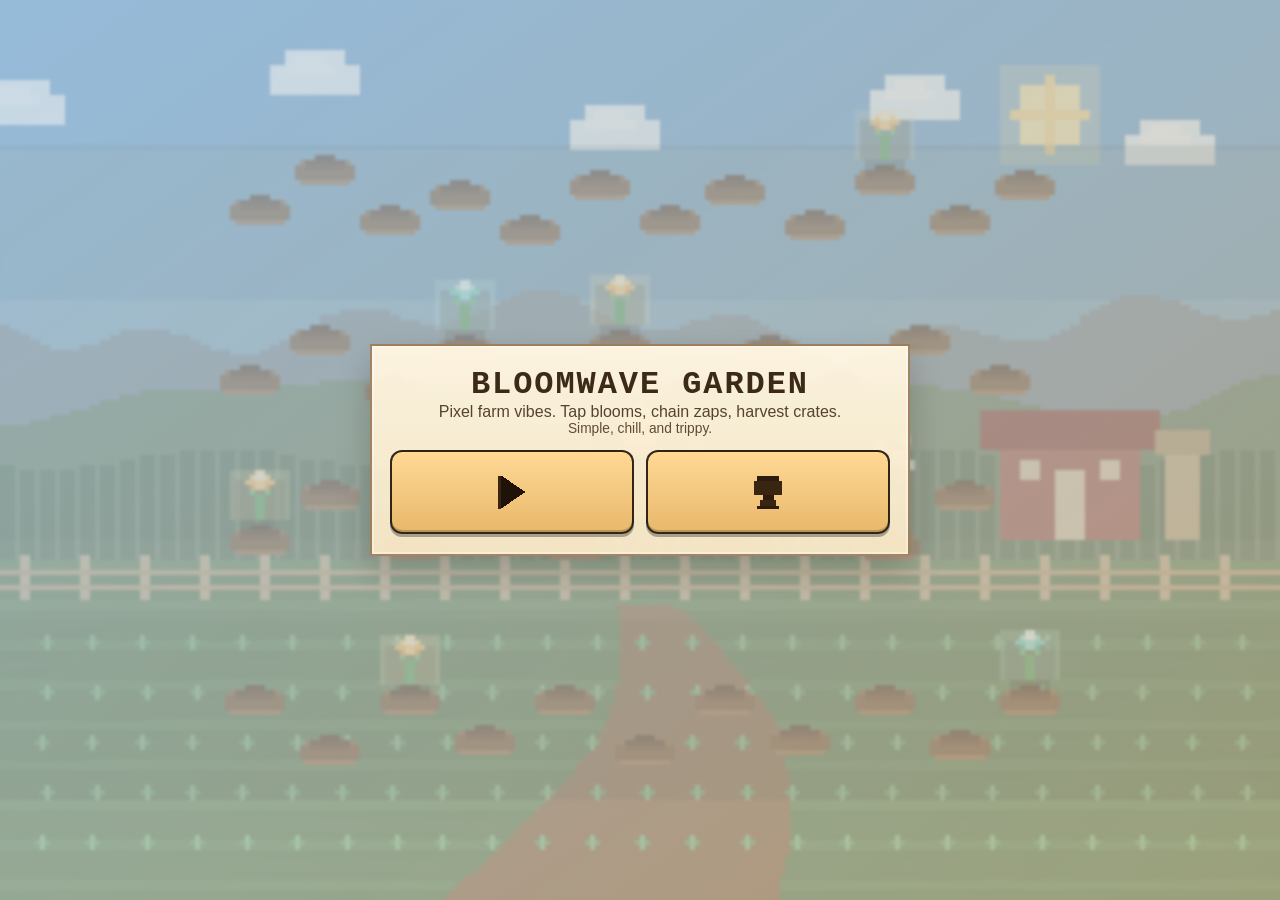
==== BloomwaveGarden/WebBundle/index.html @ 2acb3a65 "Import BloomwaveGarden project" ====
<!doctype html>
<html lang="en">
  <head>
    <meta charset="UTF-8" />
    <meta
      name="viewport"
      content="width=device-width, initial-scale=1.0, maximum-scale=1.0, user-scalable=no, viewport-fit=cover"
    />
    <title>Bloomwave Garden</title>
    <link rel="stylesheet" href="style.css" />
  </head>
  <body>
    <main class="app">
      <header class="topbar">
        <h1>Bloomwave Garden</h1>
        <p>Tap anywhere. Watch the garden answer.</p>
      </header>

      <section class="stage-wrap">
        <canvas id="game" width="960" height="540" aria-label="Bloomwave Garden game area"></canvas>

        <div id="overlay" class="overlay">
          <section id="home-screen" class="menu-panel">
            <h2 id="overlay-title">Bloomwave Garden</h2>
            <p id="overlay-text">Pixel farm vibes. Tap blooms, chain zaps, harvest crates.</p>
            <p class="hint">Simple, chill, and trippy.</p>
            <div class="menu-actions">
              <button id="play-btn" type="button" class="menu-btn menu-icon-btn play-btn" aria-label="Play">
                <svg class="menu-icon" viewBox="0 0 16 16" aria-hidden="true">
                  <polygon points="4,2 13,8 4,14" fill="#1f1208"></polygon>
                  <rect x="3" y="2" width="1" height="12" fill="#3a2412"></rect>
                </svg>
              </button>
              <button id="leaderboard-btn" type="button" class="menu-btn menu-icon-btn" aria-label="Leaderboard">
                <svg class="menu-icon" viewBox="0 0 16 16" aria-hidden="true">
                  <rect x="4" y="2" width="8" height="2" fill="#2d1b0d"></rect>
                  <rect x="3" y="4" width="10" height="5" fill="#3a2412"></rect>
                  <rect x="6" y="9" width="4" height="2" fill="#2d1b0d"></rect>
                  <rect x="5" y="11" width="6" height="2" fill="#3a2412"></rect>
                  <rect x="4" y="13" width="8" height="1" fill="#2d1b0d"></rect>
                </svg>
              </button>
            </div>
          </section>

          <section id="leaderboard-screen" class="menu-panel screen-hidden">
            <h2>Leaderboard</h2>
            <p class="hint">Ranked by Blooms. Crates break ties.</p>
            <ol id="leaderboard-list" class="leaderboard-list"></ol>
            <div class="menu-actions single-action">
              <button id="leaderboard-back-btn" type="button" class="menu-btn">Back</button>
            </div>
          </section>
        </div>

        <div class="hud is-hidden">
          <div class="chip">Blooms: <span id="score">0</span></div>
          <div class="chip">Harvest: <span id="calm">0/12</span></div>
          <div class="chip">Crates: <span id="crates">0</span></div>
        </div>

        <div class="status is-hidden" id="status">Goal loading...</div>
        <button id="menu-corner-btn" class="menu-corner is-hidden" type="button" aria-label="Open menu">
          <svg class="menu-corner-icon" viewBox="0 0 16 16" aria-hidden="true">
            <polygon points="2,8 8,3 14,8 14,9 13,9 13,14 9,14 9,10 7,10 7,14 3,14 3,9 2,9" fill="#4f2f14"></polygon>
            <rect x="6" y="4" width="4" height="1" fill="#7f4c1f"></rect>
          </svg>
        </button>
      </section>

      <footer class="controls">
        <button id="audio-btn" type="button">Enable Lofi</button>
        <button id="restart-btn" type="button">New Session</button>
      </footer>
    </main>

    <script src="game.js"></script>
  </body>
</html>
---- BloomwaveGarden/WebBundle/style.css ----
:root {
  --bg-1: #121c24;
  --bg-2: #1f2c37;
  --bg-3: #2c4254;
  --text: #f7f2e8;
  --text-dim: #d6cebf;
  --chip: rgba(247, 242, 232, 0.13);
  --chip-border: rgba(247, 242, 232, 0.26);
  --panel: rgba(8, 14, 21, 0.56);
  --button: #f6c474;
  --button-text: #34250f;
  --pixel-font: "Courier New", "Lucida Console", "Monaco", monospace;
}

* {
  box-sizing: border-box;
  -webkit-user-select: none;
  user-select: none;
  -webkit-touch-callout: none;
}

html,
body {
  margin: 0;
  min-height: 100%;
  touch-action: none;
  overscroll-behavior: none;
}

body {
  font-family: "Avenir Next", "Gill Sans", "Trebuchet MS", sans-serif;
  color: var(--text);
  background:
    radial-gradient(1100px 700px at 12% 12%, rgba(255, 198, 112, 0.2), transparent 58%),
    radial-gradient(1000px 600px at 88% 85%, rgba(118, 226, 218, 0.19), transparent 60%),
    linear-gradient(130deg, var(--bg-1), var(--bg-2) 46%, var(--bg-3));
  display: block;
  padding: 0;
  overflow: hidden;
  -webkit-text-size-adjust: 100%;
}

.app {
  width: 100vw;
  width: 100dvw;
  height: 100vh;
  height: 100dvh;
  display: block;
}

.topbar h1 {
  margin: 0;
  font-size: clamp(1.5rem, 2.5vw, 2.2rem);
  letter-spacing: 0.03em;
  font-weight: 650;
}

.topbar p {
  margin: 4px 0 0;
  color: var(--text-dim);
}

.stage-wrap {
  position: relative;
  width: 100vw;
  width: 100dvw;
  height: 100vh;
  height: 100dvh;
  border-radius: 0;
  overflow: hidden;
  box-shadow: none;
  display: block;
  background: #0f1a25;
}

#game {
  width: 100%;
  height: 100%;
  display: block;
  background: #0f1a25;
  image-rendering: pixelated;
  image-rendering: crisp-edges;
  touch-action: none;
}

.overlay {
  position: absolute;
  inset: 0;
  display: grid;
  place-items: center;
  gap: 8px;
  text-align: center;
  background:
    linear-gradient(145deg, rgba(206, 234, 255, 0.56), rgba(255, 223, 178, 0.48)),
    rgba(20, 28, 36, 0.24);
  backdrop-filter: blur(1.5px);
  padding: 18px;
}

.overlay.hidden {
  display: none;
}

.screen-hidden {
  display: none;
}

.menu-panel {
  width: min(92vw, 540px);
  padding: 20px 18px;
  border: 2px solid rgba(114, 74, 36, 0.65);
  border-radius: 0;
  background: linear-gradient(180deg, rgba(255, 246, 226, 0.96), rgba(248, 232, 198, 0.94));
  color: #3b2a17;
  box-shadow:
    inset 0 0 0 2px rgba(255, 255, 255, 0.35),
    0 14px 30px rgba(35, 24, 13, 0.22);
}

.menu-actions {
  margin-top: 14px;
  display: grid;
  grid-template-columns: repeat(2, minmax(88px, 1fr));
  gap: 12px;
}

.menu-actions.single-action {
  grid-template-columns: 1fr;
}

button.menu-btn {
  border-radius: 12px;
  border: 2px solid rgba(26, 21, 12, 0.9);
  background: linear-gradient(180deg, #ffd995, #e8b86b);
  color: #24190c;
  text-transform: none;
  letter-spacing: 0;
  font-family: "Courier New", "Avenir Next", monospace;
  box-shadow:
    inset 0 -2px 0 rgba(0, 0, 0, 0.2),
    0 3px 0 rgba(0, 0, 0, 0.3);
  padding: 12px;
  min-height: 84px;
  border-width: 2px;
}

button.menu-btn:hover,
button.menu-btn:focus-visible {
  transform: translateY(-1px);
  filter: brightness(1.03);
}

.play-btn {
  background: linear-gradient(180deg, #c5ffe0, #6fdfaa);
}

.menu-icon-btn {
  display: grid;
  place-items: center;
}

.menu-icon {
  width: 44px;
  height: 44px;
  display: block;
  image-rendering: pixelated;
  shape-rendering: crispEdges;
}

.overlay h2 {
  margin: 0;
  font-size: clamp(1.3rem, 2.6vw, 2rem);
  letter-spacing: 0.06em;
  text-transform: uppercase;
  font-family: "Courier New", "Avenir Next", monospace;
}

.overlay p {
  margin: 0;
  color: rgba(72, 52, 30, 0.92);
}

.overlay .hint {
  color: rgba(87, 66, 43, 0.95);
  opacity: 1;
  font-size: 0.86rem;
}

.leaderboard-list {
  margin: 12px 0 0;
  padding: 0;
  list-style: none;
  display: grid;
  gap: 7px;
  max-height: min(48vh, 320px);
  overflow: auto;
}

.board-row,
.board-empty {
  text-align: left;
  border: 1px solid rgba(93, 63, 33, 0.32);
  background: rgba(255, 252, 243, 0.74);
  border-radius: 0;
  padding: 7px 8px;
}

.board-row.you {
  border-color: rgba(204, 139, 60, 0.78);
  background: rgba(255, 232, 186, 0.55);
}

.board-row {
  display: grid;
  grid-template-columns: 52px minmax(104px, auto) 1fr;
  gap: 8px;
  align-items: baseline;
}

.board-row .rank {
  color: #a5692c;
  font-weight: 700;
}

.board-row .score {
  color: #2c1d10;
  font-weight: 700;
}

.board-row .meta {
  color: rgba(70, 50, 30, 0.86);
  font-size: 0.8rem;
}

.hud {
  position: absolute;
  left: 62px;
  top: 12px;
  display: flex;
  gap: 8px;
  flex-wrap: wrap;
  transition: opacity 220ms ease, transform 220ms ease;
}

.chip {
  background: transparent;
  border: 0;
  border-radius: 0;
  padding: 4px 6px;
  font-family: var(--pixel-font);
  font-size: 0.8rem;
  font-weight: 700;
  letter-spacing: 0.06em;
  text-transform: uppercase;
  line-height: 1.2;
  text-shadow: 1px 1px 0 rgba(0, 0, 0, 0.45);
}

.chip span {
  display: inline-block;
  margin-left: 0.2ch;
  color: #ffffff;
}

.status {
  position: absolute;
  left: 50%;
  bottom: 13px;
  transform: translateX(-50%);
  background: transparent;
  border: 0;
  border-radius: 0;
  padding: 4px 8px;
  color: var(--text-dim);
  font-family: var(--pixel-font);
  font-size: 0.76rem;
  font-weight: 700;
  letter-spacing: 0.05em;
  text-transform: uppercase;
  line-height: 1.25;
  text-shadow: 1px 1px 0 rgba(0, 0, 0, 0.45);
  text-align: center;
  max-width: 92%;
  transition: opacity 220ms ease, transform 220ms ease;
}

.menu-corner {
  position: absolute;
  top: 12px;
  left: 12px;
  right: auto;
  width: 42px;
  height: 42px;
  display: grid;
  place-items: center;
  padding: 0;
  border: 2px solid rgba(150, 100, 45, 0.94);
  border-radius: 0;
  background: linear-gradient(180deg, rgba(248, 227, 188, 0.97), rgba(227, 187, 120, 0.94));
  box-shadow:
    inset 0 0 0 1px rgba(255, 243, 218, 0.5),
    0 2px 0 rgba(86, 55, 23, 0.35);
  z-index: 5;
  transition: opacity 220ms ease, transform 220ms ease;
}

.menu-corner-icon {
  width: 20px;
  height: 20px;
  image-rendering: pixelated;
  shape-rendering: crispEdges;
}

.is-hidden {
  opacity: 0;
  pointer-events: none;
}

.hud.is-hidden,
.status.is-hidden,
.menu-corner.is-hidden {
  transform: translateY(-6px);
}

.controls {
  display: none;
}

button {
  border: 0;
  border-radius: 12px;
  padding: 10px 14px;
  font-size: 0.92rem;
  font-weight: 700;
  cursor: pointer;
  background: var(--button);
  color: var(--button-text);
  transition: transform 140ms ease, filter 140ms ease;
}

button:hover,
button:focus-visible {
  transform: translateY(-1px);
  filter: brightness(1.06);
}

button.secondary {
  background: rgba(255, 255, 255, 0.15);
  color: var(--text);
}

@media (max-width: 640px) {
  .status {
    font-size: 0.68rem;
  }
}

.topbar {
  display: none;
}
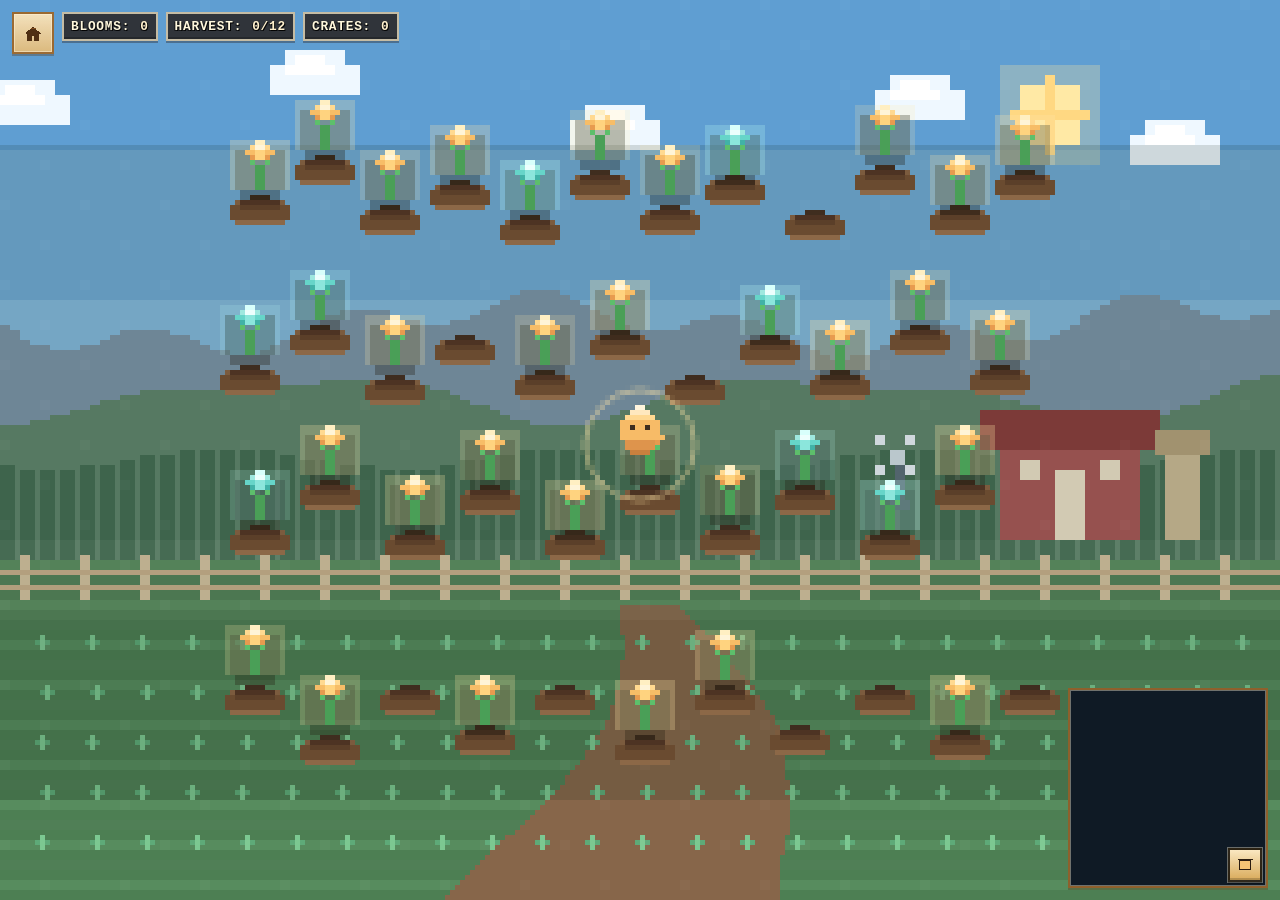
==== commit 3087f076: "Checkpoint Bloomwave Garden updates" ====
--- a/BloomwaveGarden/WebBundle/index.html
+++ b/BloomwaveGarden/WebBundle/index.html
@@ -22,8 +22,6 @@
         <div id="overlay" class="overlay">
           <section id="home-screen" class="menu-panel">
             <h2 id="overlay-title">Bloomwave Garden</h2>
-            <p id="overlay-text">Pixel farm vibes. Tap blooms, chain zaps, harvest crates.</p>
-            <p class="hint">Simple, chill, and trippy.</p>
             <div class="menu-actions">
               <button id="play-btn" type="button" class="menu-btn menu-icon-btn play-btn" aria-label="Play">
                 <svg class="menu-icon" viewBox="0 0 16 16" aria-hidden="true">
@@ -40,15 +38,109 @@
                   <rect x="4" y="13" width="8" height="1" fill="#2d1b0d"></rect>
                 </svg>
               </button>
+              <button id="custom-bg-btn" type="button" class="menu-btn menu-icon-btn premium-btn" aria-label="Custom backgrounds">
+                <svg class="menu-icon" viewBox="0 0 16 16" aria-hidden="true">
+                  <rect x="2" y="3" width="12" height="10" fill="#213a45"></rect>
+                  <rect x="3" y="4" width="10" height="8" fill="#76d9cf"></rect>
+                  <rect x="3" y="8" width="10" height="4" fill="#f4bd68"></rect>
+                  <rect x="5" y="6" width="2" height="2" fill="#fff1ce"></rect>
+                  <rect x="9" y="9" width="3" height="3" fill="#3d8d70"></rect>
+                </svg>
+              </button>
             </div>
           </section>
 
           <section id="leaderboard-screen" class="menu-panel screen-hidden">
             <h2>Leaderboard</h2>
-            <p class="hint">Ranked by Blooms. Crates break ties.</p>
-            <ol id="leaderboard-list" class="leaderboard-list"></ol>
+            <div class="leaderboard-tools">
+              <label class="leaderboard-search-label" for="leaderboard-search">Search usernames</label>
+              <input id="leaderboard-search" class="leaderboard-search" type="search" autocomplete="off" placeholder="Search usernames" />
+              <button id="share-score-btn" class="share-score-btn" type="button" aria-label="Share your score">
+                <svg class="share-score-icon" viewBox="0 0 16 16" aria-hidden="true">
+                  <rect x="7" y="2" width="2" height="8" fill="#2d1b0d"></rect>
+                  <rect x="4" y="5" width="2" height="2" fill="#2d1b0d"></rect>
+                  <rect x="5" y="4" width="2" height="2" fill="#2d1b0d"></rect>
+                  <rect x="9" y="4" width="2" height="2" fill="#2d1b0d"></rect>
+                  <rect x="10" y="5" width="2" height="2" fill="#2d1b0d"></rect>
+                  <rect x="3" y="9" width="10" height="5" fill="#2d1b0d"></rect>
+                  <rect x="5" y="10" width="6" height="2" fill="#f6c474"></rect>
+                </svg>
+              </button>
+            </div>
+            <div class="leaderboard-layout">
+              <ol id="leaderboard-list" class="leaderboard-list"></ol>
+              <aside class="score-visualizer" aria-label="Score crate visualizer">
+                <div class="score-visualizer-top">
+                  <span id="scoreboard-rank" class="score-rank">#--</span>
+                  <span id="scoreboard-name" class="score-name">You</span>
+                </div>
+                <div class="score-figures">
+                  <span><strong id="scoreboard-blooms">0</strong> Blooms</span>
+                  <span><strong id="scoreboard-crates">0</strong> Crates</span>
+                </div>
+                <div id="scoreboard-crate-grid" class="crate-grid" aria-hidden="true"></div>
+              </aside>
+            </div>
             <div class="menu-actions single-action">
               <button id="leaderboard-back-btn" type="button" class="menu-btn">Back</button>
+            </div>
+          </section>
+
+          <section id="premium-screen" class="menu-panel screen-hidden">
+            <h2>Custom Backgrounds</h2>
+            <div class="premium-background-grid" aria-label="Premium custom backgrounds">
+              <button type="button" class="background-tile classic" data-backdrop="classic" aria-label="Classic Farm">
+                <span>Classic Farm</span>
+              </button>
+              <button type="button" class="background-tile twilight" data-backdrop="twilight" aria-label="Citylight Grove">
+                <span>Citylight Grove</span>
+              </button>
+              <button type="button" class="background-tile falls" data-backdrop="aurora" aria-label="Moonlit Falls">
+                <span>Moonlit Falls</span>
+              </button>
+              <button type="button" class="background-tile ember" data-backdrop="ember" aria-label="Ember Field">
+                <span>Ember Field</span>
+              </button>
+              <button type="button" class="background-tile color" data-backdrop="color" aria-label="Color Field">
+                <span>Color Field</span>
+              </button>
+              <button type="button" class="background-tile flag" data-backdrop="flag" aria-label="American Flag">
+                <span>American Flag</span>
+              </button>
+              <button type="button" class="background-tile rose" data-backdrop="rose" aria-label="Rose Dunes">
+                <span>Rose Dunes</span>
+              </button>
+              <button type="button" class="background-tile frost" data-backdrop="frost" aria-label="Frost Meadow">
+                <span>Frost Meadow</span>
+              </button>
+              <button type="button" class="background-tile azure" data-backdrop="azure" aria-label="Azure Reef">
+                <span>Azure Reef</span>
+              </button>
+            </div>
+            <div class="purchase-actions">
+              <button id="unlock-backgrounds-btn" type="button" class="unlock-btn">Unlock Selected $0.99</button>
+              <button id="unlock-lifetime-btn" type="button" class="unlock-btn lifetime-btn">Lifetime Pass $4.99</button>
+            </div>
+            <p id="funding-note" class="funding-note">Thank you for considering purchasing a background, these funds will be put towards developing more fun, simple games with no ads!</p>
+            <div class="menu-actions single-action">
+              <button id="premium-back-btn" type="button" class="menu-btn">Back</button>
+            </div>
+          </section>
+
+          <section id="background-preview-modal" class="background-preview-modal screen-hidden" aria-label="Background preview">
+            <div class="background-preview-dialog">
+              <div class="background-preview-header">
+                <h2 id="background-preview-title">Background Preview</h2>
+                <button id="background-preview-close-btn" class="background-preview-close" type="button" aria-label="Close background preview">x</button>
+              </div>
+              <canvas id="background-preview-canvas" class="background-preview-canvas" width="320" height="180" aria-label="Selected background canvas preview"></canvas>
+              <div class="background-preview-actions">
+                <div class="background-preview-unlock">
+                  <button id="background-preview-use-btn" type="button" class="unlock-btn">Use Background</button>
+                  <p id="background-preview-blooms" class="background-preview-blooms">You have 0 Blooms</p>
+                </div>
+                <button id="background-preview-purchase-btn" type="button" class="unlock-btn">Purchase for $.50</button>
+              </div>
             </div>
           </section>
         </div>
@@ -58,12 +150,39 @@
           <div class="chip">Harvest: <span id="calm">0/12</span></div>
           <div class="chip">Crates: <span id="crates">0</span></div>
         </div>
-
-        <div class="status is-hidden" id="status">Goal loading...</div>
         <button id="menu-corner-btn" class="menu-corner is-hidden" type="button" aria-label="Open menu">
           <svg class="menu-corner-icon" viewBox="0 0 16 16" aria-hidden="true">
             <polygon points="2,8 8,3 14,8 14,9 13,9 13,14 9,14 9,10 7,10 7,14 3,14 3,9 2,9" fill="#4f2f14"></polygon>
             <rect x="6" y="4" width="4" height="1" fill="#7f4c1f"></rect>
+          </svg>
+        </button>
+        <button id="color-backdrop-btn" class="color-backdrop-btn is-hidden" type="button" aria-label="Choose backdrop color">
+          <svg class="color-backdrop-icon" viewBox="0 0 16 16" aria-hidden="true">
+            <rect x="2" y="4" width="12" height="9" fill="#2c1d10"></rect>
+            <rect x="3" y="5" width="10" height="7" fill="var(--selected-backdrop-color, #7c68d8)"></rect>
+            <rect x="5" y="2" width="6" height="2" fill="#2c1d10"></rect>
+            <rect x="6" y="3" width="4" height="2" fill="#f6c474"></rect>
+          </svg>
+        </button>
+        <input id="color-backdrop-input" class="color-backdrop-input" type="color" value="#7c68d8" aria-label="Backdrop color" />
+        <aside class="youtube-audio-panel" aria-label="Background YouTube audio">
+          <div id="youtube-player" class="youtube-player"></div>
+          <div class="youtube-audio-actions">
+            <button id="youtube-hide-btn" class="youtube-icon-btn" type="button" aria-label="Hide and pause YouTube audio">
+              <svg class="youtube-action-icon" viewBox="0 0 16 16" aria-hidden="true">
+                <rect x="3" y="4" width="10" height="8" fill="#2c1d10"></rect>
+                <rect x="4" y="5" width="8" height="6" fill="#f6c474"></rect>
+                <rect x="2" y="3" width="12" height="1" fill="#2c1d10"></rect>
+              </svg>
+            </button>
+          </div>
+        </aside>
+        <button id="youtube-show-btn" class="youtube-show-btn is-hidden" type="button" aria-label="Show YouTube audio">
+          <svg class="youtube-show-icon" viewBox="0 0 16 16" aria-hidden="true">
+            <rect x="8" y="2" width="2" height="9" fill="#2c1d10"></rect>
+            <rect x="10" y="2" width="4" height="2" fill="#2c1d10"></rect>
+            <rect x="5" y="9" width="5" height="4" fill="#2c1d10"></rect>
+            <rect x="4" y="10" width="2" height="2" fill="#2c1d10"></rect>
           </svg>
         </button>
       </section>
--- a/BloomwaveGarden/WebBundle/style.css
+++ b/BloomwaveGarden/WebBundle/style.css
@@ -95,6 +95,7 @@
     rgba(20, 28, 36, 0.24);
   backdrop-filter: blur(1.5px);
   padding: 18px;
+  z-index: 20;
 }
 
 .overlay.hidden {
@@ -122,6 +123,10 @@
   display: grid;
   grid-template-columns: repeat(2, minmax(88px, 1fr));
   gap: 12px;
+}
+
+.menu-actions:has(.premium-btn) {
+  grid-template-columns: repeat(3, minmax(78px, 1fr));
 }
 
 .menu-actions.single-action {
@@ -154,6 +159,10 @@
   background: linear-gradient(180deg, #c5ffe0, #6fdfaa);
 }
 
+.premium-btn {
+  background: linear-gradient(180deg, #c9edff, #82d3d9);
+}
+
 .menu-icon-btn {
   display: grid;
   place-items: center;
@@ -186,8 +195,81 @@
   font-size: 0.86rem;
 }
 
+.leaderboard-tools {
+  margin-top: 10px;
+  display: grid;
+  grid-template-columns: minmax(0, 1fr) 42px;
+  gap: 8px;
+  align-items: center;
+}
+
+.leaderboard-search-label {
+  position: absolute;
+  width: 1px;
+  height: 1px;
+  overflow: hidden;
+  clip: rect(0 0 0 0);
+  white-space: nowrap;
+}
+
+.leaderboard-search {
+  width: 100%;
+  min-width: 0;
+  height: 42px;
+  border: 2px solid rgba(93, 63, 33, 0.62);
+  border-radius: 0;
+  padding: 0 10px;
+  background: rgba(255, 252, 243, 0.86);
+  color: #2c1d10;
+  font-family: var(--pixel-font);
+  font-size: 0.78rem;
+  font-weight: 700;
+  outline: none;
+}
+
+.leaderboard-search::placeholder {
+  color: rgba(70, 50, 30, 0.62);
+}
+
+.leaderboard-search:focus-visible {
+  border-color: rgba(50, 120, 112, 0.9);
+  box-shadow: 0 0 0 2px rgba(95, 214, 202, 0.24);
+}
+
+.share-score-btn {
+  width: 42px;
+  height: 42px;
+  min-height: 42px;
+  border: 2px solid rgba(26, 21, 12, 0.9);
+  border-radius: 0;
+  padding: 4px;
+  background: linear-gradient(180deg, #c5ffe0, #6fdfaa);
+  color: #2c1d10;
+  display: grid;
+  place-items: center;
+  box-shadow:
+    inset 0 -2px 0 rgba(0, 0, 0, 0.18),
+    0 2px 0 rgba(0, 0, 0, 0.2);
+}
+
+.share-score-icon {
+  width: 20px;
+  height: 20px;
+  display: block;
+  image-rendering: pixelated;
+  shape-rendering: crispEdges;
+}
+
+.leaderboard-layout {
+  margin: 12px 0 0;
+  display: grid;
+  grid-template-columns: minmax(280px, 1.1fr) minmax(180px, 0.9fr);
+  gap: 12px;
+  align-items: stretch;
+}
+
 .leaderboard-list {
-  margin: 12px 0 0;
+  margin: 0;
   padding: 0;
   list-style: none;
   display: grid;
@@ -199,37 +281,451 @@
 .board-row,
 .board-empty {
   text-align: left;
-  border: 1px solid rgba(93, 63, 33, 0.32);
-  background: rgba(255, 252, 243, 0.74);
+  border: 1px solid rgba(93, 63, 33, 0.28);
+  background:
+    linear-gradient(180deg, rgba(255, 252, 243, 0.9), rgba(249, 238, 214, 0.78));
   border-radius: 0;
-  padding: 7px 8px;
+  padding: 9px 10px;
 }
 
 .board-row.you {
-  border-color: rgba(204, 139, 60, 0.78);
-  background: rgba(255, 232, 186, 0.55);
+  border-color: rgba(50, 120, 112, 0.72);
+  background:
+    linear-gradient(180deg, rgba(224, 255, 239, 0.78), rgba(255, 232, 186, 0.72));
+}
+
+.board-row.is-selected {
+  border-color: rgba(50, 120, 112, 0.86);
+  box-shadow: inset 0 0 0 2px rgba(95, 214, 202, 0.28);
 }
 
 .board-row {
   display: grid;
-  grid-template-columns: 52px minmax(104px, auto) 1fr;
+  grid-template-columns: 44px minmax(0, 1fr) minmax(92px, auto);
+  gap: 10px;
+  align-items: center;
+  cursor: pointer;
+}
+
+.board-row .rank {
+  color: #a5692c;
+  font-weight: 800;
+  font-size: 0.92rem;
+  line-height: 1;
+}
+
+.board-row .player,
+.board-row .score {
+  display: grid;
+  min-width: 0;
+}
+
+.board-row .player {
+  gap: 3px;
+}
+
+.board-row .name {
+  color: #2c1d10;
+  font-weight: 800;
+  font-size: 0.82rem;
+  line-height: 1.15;
+  overflow: hidden;
+  text-overflow: ellipsis;
+  white-space: nowrap;
+}
+
+.board-row .meta {
+  color: rgba(70, 50, 30, 0.86);
+  font-size: 0.68rem;
+  line-height: 1.15;
+  text-transform: uppercase;
+}
+
+.board-row .score {
+  justify-items: end;
+  gap: 2px;
+  color: #2c1d10;
+}
+
+.board-row .score-number {
+  font-weight: 900;
+  font-size: 0.86rem;
+  line-height: 1.05;
+  white-space: nowrap;
+}
+
+.board-row .score-label {
+  color: rgba(70, 50, 30, 0.76);
+  font-size: 0.62rem;
+  line-height: 1;
+  text-transform: uppercase;
+}
+
+.score-visualizer {
+  border: 1px solid rgba(93, 63, 33, 0.34);
+  background:
+    linear-gradient(180deg, rgba(255, 252, 243, 0.82), rgba(241, 222, 184, 0.72));
+  min-height: 210px;
+  padding: 10px;
+  text-align: left;
+  display: grid;
+  grid-template-rows: auto auto 1fr;
+  gap: 8px;
+}
+
+.score-visualizer-top,
+.score-figures {
+  display: flex;
+  justify-content: space-between;
   gap: 8px;
   align-items: baseline;
-}
-
-.board-row .rank {
+  font-family: var(--pixel-font);
+}
+
+.score-rank {
   color: #a5692c;
-  font-weight: 700;
-}
-
-.board-row .score {
+  font-weight: 800;
+}
+
+.score-name {
   color: #2c1d10;
-  font-weight: 700;
-}
-
-.board-row .meta {
-  color: rgba(70, 50, 30, 0.86);
-  font-size: 0.8rem;
+  font-weight: 800;
+  overflow: hidden;
+  text-overflow: ellipsis;
+  white-space: nowrap;
+}
+
+.score-figures {
+  color: rgba(70, 50, 30, 0.88);
+  font-size: 0.72rem;
+}
+
+.score-figures strong {
+  color: #2c1d10;
+}
+
+.crate-grid {
+  align-content: start;
+  display: grid;
+  grid-template-columns: repeat(6, minmax(18px, 1fr));
+  gap: 5px;
+  min-height: 128px;
+  max-height: min(46vh, 320px);
+  overflow: auto;
+  box-sizing: border-box;
+  padding-right: 16px;
+  scrollbar-gutter: stable;
+}
+
+.pixel-crate {
+  aspect-ratio: 1;
+  min-width: 18px;
+  background:
+    linear-gradient(90deg, transparent 44%, rgba(68, 37, 14, 0.58) 44% 56%, transparent 56%),
+    linear-gradient(transparent 44%, rgba(68, 37, 14, 0.58) 44% 56%, transparent 56%),
+    linear-gradient(135deg, #f8cb73 0 47%, #b96f30 47% 53%, #d98a3d 53% 100%);
+  border: 2px solid #5b3517;
+  box-shadow:
+    inset 2px 2px 0 rgba(255, 238, 178, 0.78),
+    inset -2px -2px 0 rgba(90, 48, 19, 0.45),
+    0 2px 0 rgba(70, 42, 18, 0.28);
+}
+
+.pixel-crate.is-bright {
+  background:
+    linear-gradient(90deg, transparent 44%, rgba(75, 43, 16, 0.5) 44% 56%, transparent 56%),
+    linear-gradient(transparent 44%, rgba(75, 43, 16, 0.5) 44% 56%, transparent 56%),
+    linear-gradient(135deg, #ffe08e 0 47%, #c87b31 47% 53%, #f0a846 53% 100%);
+}
+
+.premium-background-grid {
+  margin: 10px 0 8px;
+  display: grid;
+  grid-template-columns: repeat(3, minmax(96px, 1fr));
+  gap: 8px;
+}
+
+.background-tile {
+  position: relative;
+  min-height: 78px;
+  border: 2px solid rgba(45, 31, 17, 0.86);
+  border-radius: 0;
+  overflow: hidden;
+  padding: 0;
+  display: grid;
+  align-items: end;
+  font-family: var(--pixel-font);
+  color: #fff8dd;
+  text-shadow: 1px 1px 0 rgba(0, 0, 0, 0.55);
+}
+
+.background-tile.is-selected {
+  border-color: #fff1ce;
+  box-shadow:
+    inset 0 0 0 2px rgba(255, 215, 104, 0.76),
+    0 0 0 2px rgba(67, 47, 24, 0.36);
+}
+
+.background-tile::after {
+  content: attr(data-price);
+  position: absolute;
+  right: 6px;
+  top: 6px;
+  min-width: 38px;
+  height: 22px;
+  padding: 0 5px;
+  display: grid;
+  place-items: center;
+  background: #ffd768;
+  border: 2px solid #5b3517;
+  color: #33200d;
+  font-weight: 900;
+  font-size: 0.66rem;
+}
+
+.background-tile.classic::after {
+  content: "BASE";
+}
+
+.background-tile.is-free::after {
+  content: attr(data-price);
+}
+
+.background-tile.classic.is-free::after {
+  content: "BASE";
+}
+
+.background-tile[data-price=""]::after {
+  display: none;
+}
+
+.background-tile.is-locked {
+  filter: saturate(0.74) brightness(0.86);
+}
+
+.background-tile.is-locked::before {
+  content: "";
+  position: absolute;
+  inset: 0;
+  background:
+    linear-gradient(135deg, transparent 0 46%, rgba(12, 11, 10, 0.42) 46% 54%, transparent 54%),
+    rgba(8, 8, 10, 0.16);
+  z-index: 1;
+}
+
+.background-tile.is-locked span,
+.background-tile.is-locked::after {
+  z-index: 2;
+}
+
+.background-tile span {
+  display: block;
+  width: 100%;
+  padding: 6px;
+  background: rgba(20, 13, 8, 0.58);
+  font-size: 0.72rem;
+}
+
+.background-preview-modal {
+  position: fixed;
+  inset: 0;
+  z-index: 35;
+  display: grid;
+  place-items: center;
+  padding: 18px;
+  background: rgba(20, 14, 8, 0.42);
+}
+
+.background-preview-modal.screen-hidden {
+  display: none;
+}
+
+.background-preview-dialog {
+  width: min(92vw, 560px);
+  padding: 14px;
+  border: 2px solid rgba(52, 36, 18, 0.94);
+  background: linear-gradient(180deg, rgba(255, 246, 226, 0.98), rgba(246, 224, 184, 0.97));
+  box-shadow:
+    inset 0 0 0 2px rgba(255, 255, 255, 0.35),
+    0 18px 34px rgba(20, 13, 7, 0.35);
+}
+
+.background-preview-header {
+  display: grid;
+  grid-template-columns: minmax(0, 1fr) 34px;
+  gap: 10px;
+  align-items: center;
+  margin-bottom: 10px;
+}
+
+.background-preview-header h2 {
+  color: #3b2a17;
+  text-shadow: none;
+}
+
+.background-preview-close {
+  width: 34px;
+  height: 34px;
+  padding: 0;
+  border: 2px solid rgba(26, 21, 12, 0.9);
+  background: #f6c474;
+  color: #2c1d10;
+  font-family: var(--pixel-font);
+  text-transform: uppercase;
+}
+
+.background-preview-canvas {
+  display: block;
+  width: 100%;
+  aspect-ratio: 16 / 9;
+  border: 2px solid rgba(26, 21, 12, 0.9);
+  background: #73aedb;
+  image-rendering: pixelated;
+  image-rendering: crisp-edges;
+}
+
+.background-preview-actions {
+  margin-top: 10px;
+  display: grid;
+  grid-template-columns: repeat(2, minmax(0, 1fr));
+  gap: 10px;
+  align-items: start;
+}
+
+.background-preview-unlock {
+  display: grid;
+  gap: 6px;
+}
+
+.background-preview-actions .unlock-btn {
+  min-height: 56px;
+  padding: 8px 6px;
+  font-size: 0.74rem;
+  line-height: 1.18;
+  letter-spacing: 0;
+}
+
+.background-preview-blooms {
+  margin: 0;
+  color: rgba(59, 42, 23, 0.82);
+  font-family: var(--pixel-font);
+  font-size: 0.64rem;
+  font-weight: 800;
+  line-height: 1.25;
+  text-align: center;
+  text-transform: uppercase;
+}
+
+.unlock-btn.is-hidden {
+  display: none;
+}
+
+.background-tile.classic {
+  background:
+    radial-gradient(18px 18px at 78% 20%, #ffeaa9 0 32%, transparent 36%),
+    linear-gradient(90deg, transparent 0 14%, #7f97ad 14% 24%, transparent 24% 42%, #63886f 42% 55%, transparent 55% 74%, #ae5959 74% 88%, transparent 88%),
+    linear-gradient(180deg, #73aedb 0 36%, #63886f 36% 58%, #4d7f53 58% 100%);
+}
+
+.background-tile.twilight {
+  background:
+    radial-gradient(18px 18px at 72% 22%, #f8e8a8 0 38%, transparent 41%),
+    radial-gradient(24px 12px at 30% 20%, rgba(255, 242, 200, 0.8) 0 12%, rgba(118, 226, 218, 0.45) 13% 21%, transparent 22%),
+    linear-gradient(90deg, transparent 0 18%, #15172b 18% 25%, transparent 25% 34%, #1d2038 34% 41%, transparent 41% 52%, #16172c 52% 60%, transparent 60% 70%, #1d2038 70% 78%, transparent 78%),
+    linear-gradient(180deg, #10172d 0 34%, #4b3376 34% 58%, #213d32 58% 100%);
+}
+
+.background-tile.falls {
+  background:
+    linear-gradient(90deg, transparent 0 42%, #d7fbff 42% 49%, #72b8c9 49% 54%, transparent 54%),
+    radial-gradient(15px 15px at 73% 22%, #f3ead2 0 42%, transparent 46%),
+    linear-gradient(90deg, transparent 0 12%, #2b4456 12% 22%, transparent 22% 61%, #253947 61% 73%, transparent 73%),
+    linear-gradient(180deg, #182537 0 34%, #2f485c 34% 58%, #516f65 58% 100%);
+}
+
+.background-tile.ember {
+  background:
+    radial-gradient(20px 16px at 78% 28%, #ffd181 0 36%, transparent 40%),
+    linear-gradient(160deg, transparent 0 36%, rgba(255, 111, 68, 0.76) 36% 42%, transparent 42% 62%, rgba(255, 206, 114, 0.54) 62% 67%, transparent 67%),
+    linear-gradient(180deg, #361824 0 34%, #9d3f35 34% 58%, #3f5a38 58% 100%);
+}
+
+.background-tile.color {
+  background:
+    radial-gradient(18px 18px at 72% 24%, rgba(255, 255, 255, 0.7) 0 34%, transparent 38%),
+    linear-gradient(160deg, transparent 0 40%, rgba(255, 255, 255, 0.32) 40% 48%, transparent 48%),
+    linear-gradient(180deg, var(--selected-backdrop-color, #7c68d8) 0 56%, rgba(54, 87, 56, 0.92) 56% 100%);
+}
+
+.background-tile.flag {
+  background:
+    linear-gradient(90deg, #1f3f84 0 42%, transparent 42%),
+    repeating-linear-gradient(180deg, #b22234 0 8px, #f7f2e8 8px 16px);
+}
+
+.background-tile.rose {
+  background:
+    radial-gradient(18px 16px at 74% 23%, #ffe3ab 0 38%, transparent 42%),
+    linear-gradient(155deg, transparent 0 40%, rgba(255, 231, 247, 0.62) 40% 47%, transparent 47%),
+    linear-gradient(100deg, transparent 0 24%, #c45b91 24% 38%, transparent 38% 58%, #ae497d 58% 70%, transparent 70%),
+    linear-gradient(180deg, #ffd0e1 0 35%, #e889ad 35% 57%, #8a5a6f 57% 100%);
+}
+
+.background-tile.frost {
+  background:
+    radial-gradient(16px 16px at 68% 21%, #fffaf1 0 38%, transparent 42%),
+    linear-gradient(90deg, transparent 0 15%, #d4e6ee 15% 23%, transparent 23% 43%, #c8d8dd 43% 52%, transparent 52% 75%, #e8f4f5 75% 85%, transparent 85%),
+    linear-gradient(180deg, #dcecff 0 34%, #f8fbff 34% 57%, #b9cfd7 57% 100%);
+}
+
+.background-tile.azure {
+  background:
+    radial-gradient(16px 12px at 28% 28%, rgba(255, 255, 255, 0.72) 0 35%, transparent 39%),
+    linear-gradient(90deg, transparent 0 22%, #a66f9f 22% 28%, transparent 28% 58%, #53649a 58% 64%, transparent 64%),
+    repeating-linear-gradient(170deg, transparent 0 12px, rgba(173, 245, 255, 0.42) 12px 15px),
+    linear-gradient(180deg, #084c82 0 36%, #0a8fb3 36% 61%, #1a5b73 61% 100%);
+}
+
+.unlock-btn {
+  width: 100%;
+  border: 2px solid rgba(26, 21, 12, 0.9);
+  border-radius: 0;
+  background: linear-gradient(180deg, #ffe08e, #e7a94d);
+  font-family: var(--pixel-font);
+  color: #2c1d10;
+  text-transform: uppercase;
+}
+
+.purchase-actions {
+  display: grid;
+  grid-template-columns: repeat(2, minmax(0, 1fr));
+  gap: 10px;
+}
+
+.purchase-actions:has(.unlock-btn.is-hidden) {
+  grid-template-columns: 1fr;
+}
+
+.funding-note {
+  margin: 6px 0;
+  color: rgba(59, 42, 23, 0.82);
+  font-size: 0.82rem;
+  line-height: 1.35;
+}
+
+.funding-note {
+  margin-bottom: 8px;
+  font-weight: 650;
+}
+
+.unlock-btn:disabled {
+  cursor: default;
+  filter: saturate(0.65);
+  opacity: 0.72;
+}
+
+.lifetime-btn {
+  background: linear-gradient(180deg, #d8fbff, #82d3d9);
 }
 
 .hud {
@@ -239,49 +735,34 @@
   display: flex;
   gap: 8px;
   flex-wrap: wrap;
+  max-width: calc(100vw - 160px);
   transition: opacity 220ms ease, transform 220ms ease;
 }
 
 .chip {
-  background: transparent;
-  border: 0;
+  background: rgba(35, 23, 16, 0.78);
+  border: 2px solid rgba(255, 241, 206, 0.72);
   border-radius: 0;
-  padding: 4px 6px;
+  padding: 5px 7px;
   font-family: var(--pixel-font);
   font-size: 0.8rem;
   font-weight: 700;
   letter-spacing: 0.06em;
   text-transform: uppercase;
   line-height: 1.2;
-  text-shadow: 1px 1px 0 rgba(0, 0, 0, 0.45);
+  color: #fff8dd;
+  box-shadow:
+    inset 0 -2px 0 rgba(0, 0, 0, 0.24),
+    0 2px 0 rgba(35, 23, 16, 0.34);
+  text-shadow:
+    1px 1px 0 rgba(0, 0, 0, 0.9),
+    -1px 1px 0 rgba(0, 0, 0, 0.55);
 }
 
 .chip span {
   display: inline-block;
   margin-left: 0.2ch;
-  color: #ffffff;
-}
-
-.status {
-  position: absolute;
-  left: 50%;
-  bottom: 13px;
-  transform: translateX(-50%);
-  background: transparent;
-  border: 0;
-  border-radius: 0;
-  padding: 4px 8px;
-  color: var(--text-dim);
-  font-family: var(--pixel-font);
-  font-size: 0.76rem;
-  font-weight: 700;
-  letter-spacing: 0.05em;
-  text-transform: uppercase;
-  line-height: 1.25;
-  text-shadow: 1px 1px 0 rgba(0, 0, 0, 0.45);
-  text-align: center;
-  max-width: 92%;
-  transition: opacity 220ms ease, transform 220ms ease;
+  color: #fff1ce;
 }
 
 .menu-corner {
@@ -311,15 +792,162 @@
   shape-rendering: crispEdges;
 }
 
+.color-backdrop-btn {
+  position: absolute;
+  top: 62px;
+  left: 12px;
+  width: 42px;
+  height: 42px;
+  min-height: 42px;
+  display: grid;
+  place-items: center;
+  padding: 0;
+  border: 2px solid rgba(150, 100, 45, 0.94);
+  border-radius: 0;
+  background: linear-gradient(180deg, rgba(248, 227, 188, 0.97), rgba(227, 187, 120, 0.94));
+  box-shadow:
+    inset 0 0 0 1px rgba(255, 243, 218, 0.5),
+    0 2px 0 rgba(86, 55, 23, 0.35);
+  z-index: 5;
+  transition: opacity 220ms ease, transform 220ms ease;
+}
+
+.color-backdrop-icon {
+  width: 22px;
+  height: 22px;
+  display: block;
+  image-rendering: pixelated;
+  shape-rendering: crispEdges;
+}
+
+.color-backdrop-input {
+  position: absolute;
+  left: 18px;
+  top: 70px;
+  width: 1px;
+  height: 1px;
+  opacity: 0;
+  pointer-events: none;
+}
+
+.youtube-audio-panel {
+  --youtube-edge-offset: 12px;
+  --youtube-x-offset: 0px;
+  --youtube-y-offset: 0px;
+  --youtube-hover-y: 0px;
+  position: absolute;
+  right: var(--youtube-edge-offset);
+  bottom: var(--youtube-edge-offset);
+  width: 200px;
+  min-height: 200px;
+  display: grid;
+  padding: 0;
+  z-index: 6;
+  transform: translate(var(--youtube-x-offset), calc(var(--youtube-y-offset) + var(--youtube-hover-y)));
+  transition: opacity 180ms ease, transform 180ms ease;
+}
+
+.youtube-audio-panel.is-centered {
+  left: 50%;
+  right: auto;
+  --youtube-x-offset: -50%;
+}
+
+.youtube-player,
+.youtube-player iframe {
+  width: 200px;
+  height: 200px;
+  display: block;
+  border: 0;
+  background: #0f1a25;
+}
+
+.youtube-player {
+  border: 2px solid rgba(150, 100, 45, 0.94);
+  box-shadow:
+    inset 0 0 0 1px rgba(255, 243, 218, 0.4),
+    0 2px 0 rgba(86, 55, 23, 0.35);
+  overflow: hidden;
+}
+
+.youtube-audio-actions {
+  position: absolute;
+  right: 6px;
+  bottom: 6px;
+  display: flex;
+  gap: 6px;
+  z-index: 2;
+}
+
+.youtube-icon-btn,
+.youtube-show-btn {
+  width: 34px;
+  height: 34px;
+  min-height: 34px;
+  border: 2px solid rgba(26, 21, 12, 0.9);
+  border-radius: 0;
+  padding: 4px;
+  background: linear-gradient(180deg, rgba(255, 235, 196, 0.98), rgba(225, 177, 94, 0.96));
+  color: #2c1d10;
+  display: grid;
+  place-items: center;
+  box-shadow:
+    inset 0 -2px 0 rgba(0, 0, 0, 0.18),
+    0 2px 0 rgba(0, 0, 0, 0.24),
+    0 0 0 1px rgba(255, 244, 218, 0.38);
+}
+
+.youtube-action-icon,
+.youtube-show-icon {
+  width: 20px;
+  height: 20px;
+  display: block;
+  image-rendering: pixelated;
+  shape-rendering: crispEdges;
+}
+
+.youtube-icon-btn:hover,
+.youtube-icon-btn:focus-visible {
+  transform: translateY(-1px);
+  filter: brightness(1.05);
+}
+
+.youtube-show-btn:hover,
+.youtube-show-btn:focus-visible {
+  --youtube-hover-y: -1px;
+  filter: brightness(1.05);
+}
+
+.youtube-show-btn {
+  --youtube-edge-offset: 12px;
+  --youtube-x-offset: 0px;
+  --youtube-y-offset: 0px;
+  --youtube-hover-y: 0px;
+  position: absolute;
+  right: var(--youtube-edge-offset);
+  bottom: var(--youtube-edge-offset);
+  width: 42px;
+  height: 42px;
+  min-height: 42px;
+  z-index: 6;
+  transform: translate(var(--youtube-x-offset), calc(var(--youtube-y-offset) + var(--youtube-hover-y)));
+  transition: opacity 180ms ease, transform 180ms ease;
+}
+
 .is-hidden {
   opacity: 0;
   pointer-events: none;
 }
 
 .hud.is-hidden,
-.status.is-hidden,
-.menu-corner.is-hidden {
+.menu-corner.is-hidden,
+.color-backdrop-btn.is-hidden {
   transform: translateY(-6px);
+}
+
+.youtube-audio-panel.is-hidden,
+.youtube-show-btn.is-hidden {
+  --youtube-y-offset: -6px;
 }
 
 .controls {
@@ -349,12 +977,52 @@
   color: var(--text);
 }
 
-@media (max-width: 640px) {
-  .status {
-    font-size: 0.68rem;
-  }
-}
-
 .topbar {
   display: none;
 }
+
+@media (max-width: 720px) {
+  .hud {
+    gap: 5px;
+    max-width: calc(100vw - 76px);
+  }
+
+  .chip {
+    padding: 4px 5px;
+    font-size: 0.66rem;
+  }
+
+  .menu-panel {
+    width: min(94vw, 540px);
+  }
+
+  .menu-actions:has(.premium-btn),
+  .leaderboard-layout {
+    grid-template-columns: 1fr;
+  }
+
+  .premium-background-grid {
+    grid-template-columns: repeat(2, minmax(0, 1fr));
+  }
+
+  .purchase-actions {
+    grid-template-columns: 1fr;
+  }
+
+  .leaderboard-list {
+    max-height: min(38vh, 250px);
+  }
+
+  .crate-grid {
+    grid-template-columns: repeat(8, minmax(16px, 1fr));
+    min-height: 82px;
+  }
+
+  .youtube-audio-panel {
+    --youtube-edge-offset: 8px;
+  }
+
+  .youtube-show-btn {
+    --youtube-edge-offset: 8px;
+  }
+}
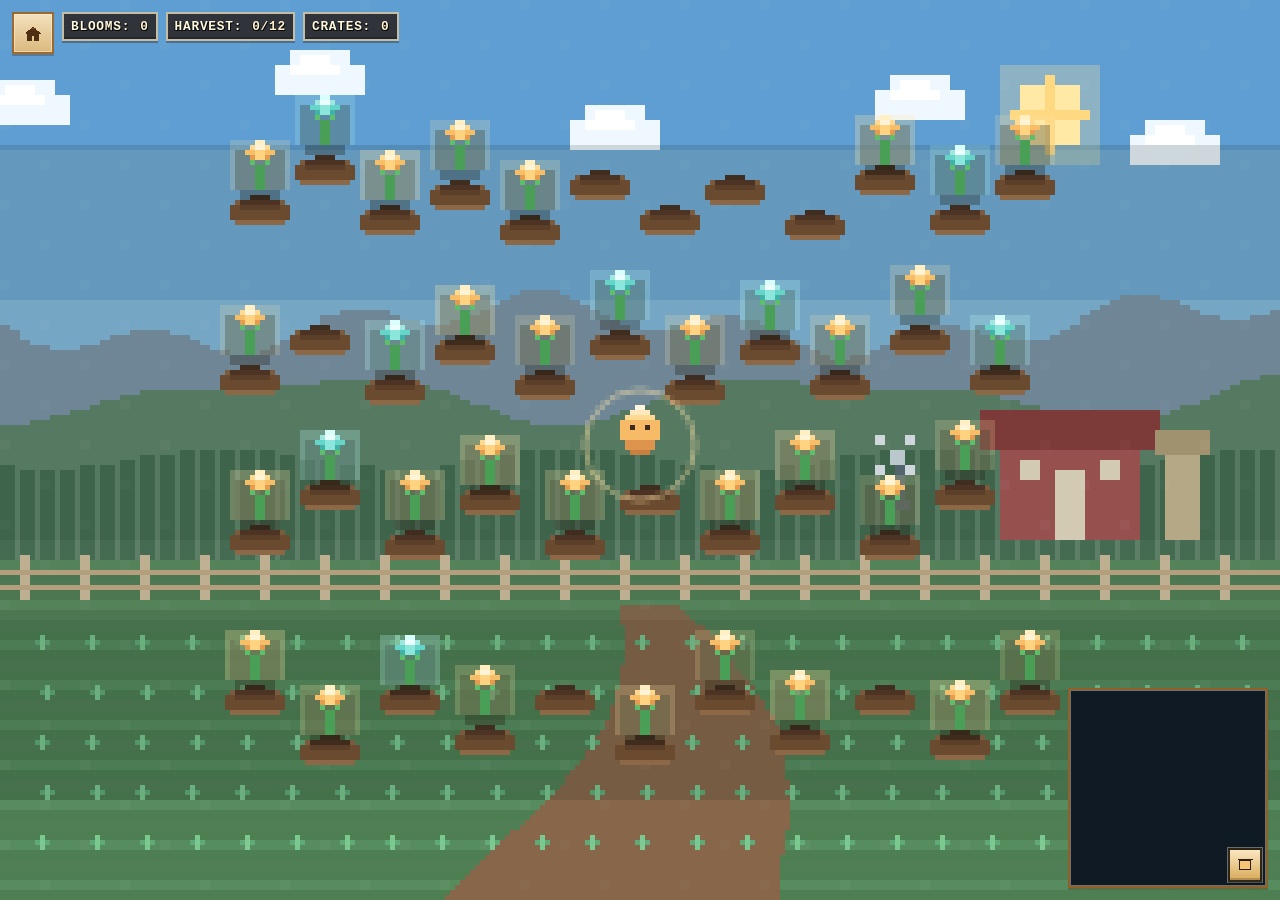
==== commit abfd74f6: "Try monetization UI improvements" ====
--- a/BloomwaveGarden/WebBundle/index.html
+++ b/BloomwaveGarden/WebBundle/index.html
@@ -48,6 +48,13 @@
                 </svg>
               </button>
             </div>
+            <aside id="post-run-unlock-prompt" class="post-run-unlock-prompt screen-hidden" aria-label="Background unlock progress">
+              <div class="post-run-unlock-copy">
+                <span class="post-run-unlock-kicker">Map progress</span>
+                <p id="post-run-unlock-text">You earned 0 Blooms.</p>
+              </div>
+              <button id="post-run-unlock-btn" type="button" class="post-run-unlock-btn">View</button>
+            </aside>
           </section>
 
           <section id="leaderboard-screen" class="menu-panel screen-hidden">
@@ -121,6 +128,10 @@
               <button id="unlock-backgrounds-btn" type="button" class="unlock-btn">Unlock Selected $0.99</button>
               <button id="unlock-lifetime-btn" type="button" class="unlock-btn lifetime-btn">Lifetime Pass $4.99</button>
             </div>
+            <div id="lifetime-value" class="lifetime-value">
+              <span id="lifetime-value-kicker" class="lifetime-value-kicker">Best value</span>
+              <span id="lifetime-value-text" class="lifetime-value-text">Lifetime Pass unlocks every current background plus every future map.</span>
+            </div>
             <p id="funding-note" class="funding-note">Thank you for considering purchasing a background, these funds will be put towards developing more fun, simple games with no ads!</p>
             <div class="menu-actions single-action">
               <button id="premium-back-btn" type="button" class="menu-btn">Back</button>
@@ -138,6 +149,10 @@
                 <div class="background-preview-unlock">
                   <button id="background-preview-use-btn" type="button" class="unlock-btn">Use Background</button>
                   <p id="background-preview-blooms" class="background-preview-blooms">You have 0 Blooms</p>
+                  <div class="background-preview-progress" aria-hidden="true">
+                    <span id="background-preview-progress-fill"></span>
+                  </div>
+                  <p id="background-preview-remaining" class="background-preview-remaining">0 Blooms left</p>
                 </div>
                 <button id="background-preview-purchase-btn" type="button" class="unlock-btn">Purchase for $.50</button>
               </div>
--- a/BloomwaveGarden/WebBundle/style.css
+++ b/BloomwaveGarden/WebBundle/style.css
@@ -163,6 +163,59 @@
   background: linear-gradient(180deg, #c9edff, #82d3d9);
 }
 
+.post-run-unlock-prompt {
+  margin-top: 12px;
+  display: grid;
+  grid-template-columns: minmax(0, 1fr) 68px;
+  gap: 10px;
+  align-items: center;
+  padding: 10px;
+  border: 2px solid rgba(50, 120, 112, 0.68);
+  background:
+    linear-gradient(180deg, rgba(226, 255, 241, 0.86), rgba(255, 232, 186, 0.72));
+  box-shadow:
+    inset 0 -2px 0 rgba(0, 0, 0, 0.1),
+    0 2px 0 rgba(58, 38, 17, 0.18);
+  text-align: left;
+}
+
+.post-run-unlock-prompt.screen-hidden {
+  display: none;
+}
+
+.post-run-unlock-copy {
+  display: grid;
+  gap: 4px;
+  min-width: 0;
+}
+
+.post-run-unlock-kicker {
+  color: #327870;
+  font-family: var(--pixel-font);
+  font-size: 0.62rem;
+  font-weight: 900;
+  text-transform: uppercase;
+}
+
+.post-run-unlock-copy p {
+  color: #2c1d10;
+  font-size: 0.82rem;
+  font-weight: 750;
+  line-height: 1.25;
+}
+
+.post-run-unlock-btn {
+  min-height: 42px;
+  border: 2px solid rgba(26, 21, 12, 0.9);
+  border-radius: 0;
+  background: linear-gradient(180deg, #c5ffe0, #6fdfaa);
+  color: #2c1d10;
+  font-family: var(--pixel-font);
+  font-size: 0.72rem;
+  font-weight: 900;
+  text-transform: uppercase;
+}
+
 .menu-icon-btn {
   display: grid;
   place-items: center;
@@ -616,6 +669,32 @@
   text-transform: uppercase;
 }
 
+.background-preview-progress {
+  height: 10px;
+  border: 2px solid rgba(52, 36, 18, 0.82);
+  background: rgba(94, 69, 38, 0.2);
+  overflow: hidden;
+}
+
+.background-preview-progress span {
+  display: block;
+  width: 0%;
+  height: 100%;
+  background:
+    linear-gradient(90deg, #6fdfaa, #c5ffe0);
+}
+
+.background-preview-remaining {
+  margin: 0;
+  color: rgba(59, 42, 23, 0.88);
+  font-family: var(--pixel-font);
+  font-size: 0.62rem;
+  font-weight: 900;
+  line-height: 1.2;
+  text-align: center;
+  text-transform: uppercase;
+}
+
 .unlock-btn.is-hidden {
   display: none;
 }
@@ -716,6 +795,38 @@
 .funding-note {
   margin-bottom: 8px;
   font-weight: 650;
+}
+
+.lifetime-value {
+  margin: 8px 0 6px;
+  padding: 8px 10px;
+  border: 2px solid rgba(93, 63, 33, 0.36);
+  background:
+    linear-gradient(180deg, rgba(216, 251, 255, 0.72), rgba(255, 232, 186, 0.62));
+  display: grid;
+  gap: 4px;
+  text-align: left;
+}
+
+.lifetime-value.is-active {
+  border-color: rgba(50, 120, 112, 0.7);
+  background:
+    linear-gradient(180deg, rgba(197, 255, 224, 0.72), rgba(216, 251, 255, 0.58));
+}
+
+.lifetime-value-kicker {
+  color: #327870;
+  font-family: var(--pixel-font);
+  font-size: 0.62rem;
+  font-weight: 900;
+  text-transform: uppercase;
+}
+
+.lifetime-value-text {
+  color: rgba(44, 29, 16, 0.9);
+  font-size: 0.76rem;
+  font-weight: 700;
+  line-height: 1.3;
 }
 
 .unlock-btn:disabled {
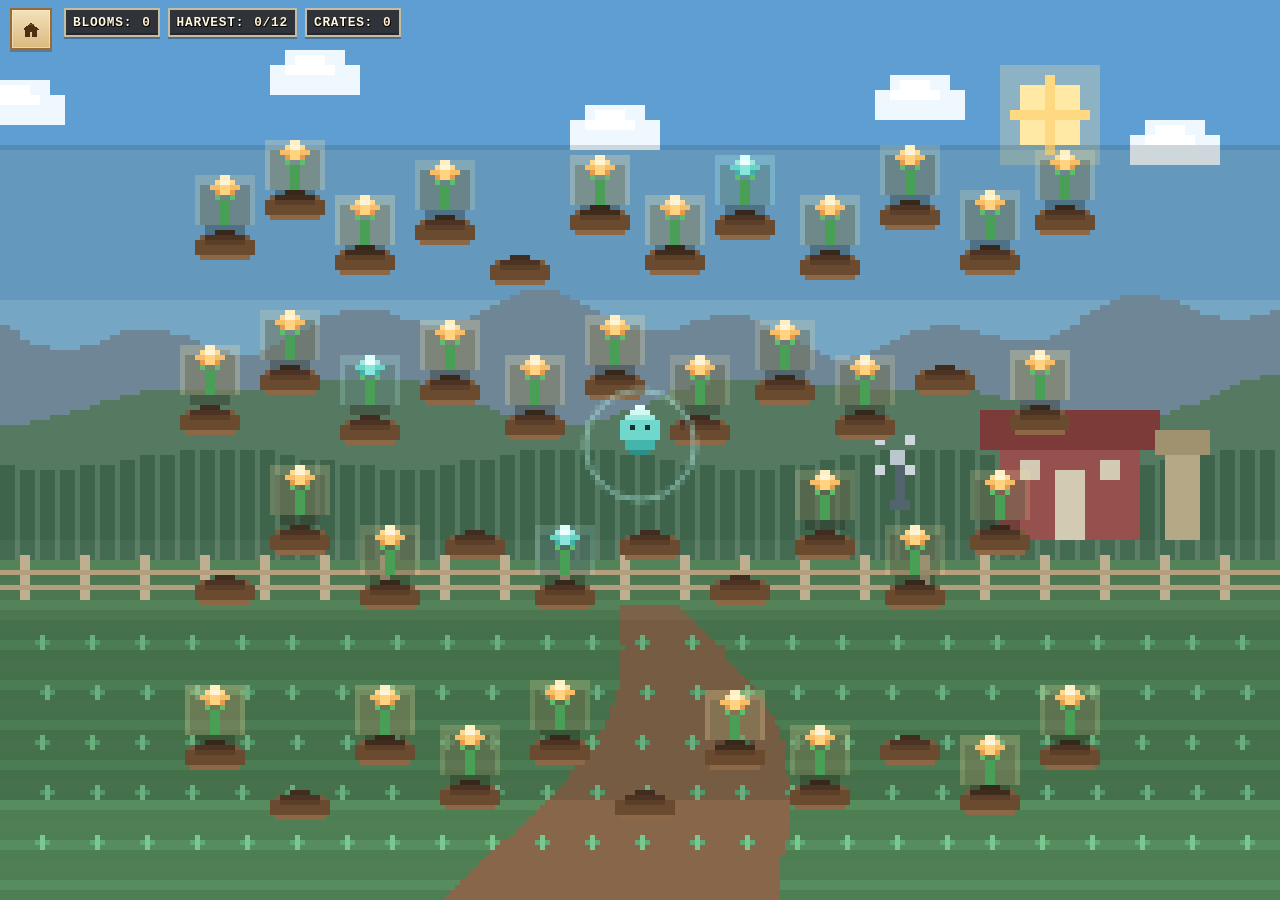
==== commit 0048a2a0: "Prepare Bloomwave Garden for iOS release" ====
--- a/BloomwaveGarden/WebBundle/index.html
+++ b/BloomwaveGarden/WebBundle/index.html
@@ -49,11 +49,20 @@
               </button>
             </div>
             <aside id="post-run-unlock-prompt" class="post-run-unlock-prompt screen-hidden" aria-label="Background unlock progress">
+              <span class="post-run-unlock-icon" aria-hidden="true">
+                <span></span>
+              </span>
               <div class="post-run-unlock-copy">
                 <span class="post-run-unlock-kicker">Map progress</span>
                 <p id="post-run-unlock-text">You earned 0 Blooms.</p>
+                <div class="post-run-unlock-meter" aria-hidden="true">
+                  <span id="post-run-unlock-progress-fill"></span>
+                </div>
+                <small id="post-run-unlock-price" class="post-run-unlock-price">Try now free for 24h</small>
               </div>
-              <button id="post-run-unlock-btn" type="button" class="post-run-unlock-btn">View</button>
+              <button id="post-run-unlock-btn" type="button" class="post-run-unlock-btn">
+                <span>View</span>
+              </button>
             </aside>
           </section>
 
@@ -126,13 +135,15 @@
             </div>
             <div class="purchase-actions">
               <button id="unlock-backgrounds-btn" type="button" class="unlock-btn">Unlock Selected $0.99</button>
-              <button id="unlock-lifetime-btn" type="button" class="unlock-btn lifetime-btn">Lifetime Pass $4.99</button>
-            </div>
-            <div id="lifetime-value" class="lifetime-value">
-              <span id="lifetime-value-kicker" class="lifetime-value-kicker">Best value</span>
-              <span id="lifetime-value-text" class="lifetime-value-text">Lifetime Pass unlocks every current background plus every future map.</span>
-            </div>
-            <p id="funding-note" class="funding-note">Thank you for considering purchasing a background, these funds will be put towards developing more fun, simple games with no ads!</p>
+              <button id="unlock-lifetime-btn" type="button" class="unlock-btn lifetime-btn">
+                <span class="lifetime-btn-main">Lifetime Pass <span id="lifetime-price">$4.99</span></span>
+                <span class="lifetime-btn-note">(best value)</span>
+              </button>
+            </div>
+            <p id="funding-note" class="funding-note">Thank you for considering purchasing a background. These funds help us build more fun, simple games.</p>
+            <div class="purchase-utility-actions">
+              <button id="restore-purchases-btn" type="button" class="restore-btn">Restore Purchases</button>
+            </div>
             <div class="menu-actions single-action">
               <button id="premium-back-btn" type="button" class="menu-btn">Back</button>
             </div>
@@ -154,6 +165,7 @@
                   </div>
                   <p id="background-preview-remaining" class="background-preview-remaining">0 Blooms left</p>
                 </div>
+                <button id="background-preview-ad-btn" type="button" class="unlock-btn ad-equip-btn">Watch Ad: Equip 24h</button>
                 <button id="background-preview-purchase-btn" type="button" class="unlock-btn">Purchase for $.50</button>
               </div>
             </div>
@@ -180,26 +192,6 @@
           </svg>
         </button>
         <input id="color-backdrop-input" class="color-backdrop-input" type="color" value="#7c68d8" aria-label="Backdrop color" />
-        <aside class="youtube-audio-panel" aria-label="Background YouTube audio">
-          <div id="youtube-player" class="youtube-player"></div>
-          <div class="youtube-audio-actions">
-            <button id="youtube-hide-btn" class="youtube-icon-btn" type="button" aria-label="Hide and pause YouTube audio">
-              <svg class="youtube-action-icon" viewBox="0 0 16 16" aria-hidden="true">
-                <rect x="3" y="4" width="10" height="8" fill="#2c1d10"></rect>
-                <rect x="4" y="5" width="8" height="6" fill="#f6c474"></rect>
-                <rect x="2" y="3" width="12" height="1" fill="#2c1d10"></rect>
-              </svg>
-            </button>
-          </div>
-        </aside>
-        <button id="youtube-show-btn" class="youtube-show-btn is-hidden" type="button" aria-label="Show YouTube audio">
-          <svg class="youtube-show-icon" viewBox="0 0 16 16" aria-hidden="true">
-            <rect x="8" y="2" width="2" height="9" fill="#2c1d10"></rect>
-            <rect x="10" y="2" width="4" height="2" fill="#2c1d10"></rect>
-            <rect x="5" y="9" width="5" height="4" fill="#2c1d10"></rect>
-            <rect x="4" y="10" width="2" height="2" fill="#2c1d10"></rect>
-          </svg>
-        </button>
       </section>
 
       <footer class="controls">
--- a/BloomwaveGarden/WebBundle/style.css
+++ b/BloomwaveGarden/WebBundle/style.css
@@ -43,8 +43,10 @@
 .app {
   width: 100vw;
   width: 100dvw;
+  width: var(--app-width, 100dvw);
   height: 100vh;
   height: 100dvh;
+  height: var(--app-height, 100dvh);
   display: block;
 }
 
@@ -64,8 +66,10 @@
   position: relative;
   width: 100vw;
   width: 100dvw;
+  width: var(--app-width, 100dvw);
   height: 100vh;
   height: 100dvh;
+  height: var(--app-height, 100dvh);
   border-radius: 0;
   overflow: hidden;
   box-shadow: none;
@@ -166,16 +170,17 @@
 .post-run-unlock-prompt {
   margin-top: 12px;
   display: grid;
-  grid-template-columns: minmax(0, 1fr) 68px;
-  gap: 10px;
+  grid-template-columns: 30px minmax(0, 1fr) 48px;
+  gap: 7px;
   align-items: center;
-  padding: 10px;
-  border: 2px solid rgba(50, 120, 112, 0.68);
-  background:
-    linear-gradient(180deg, rgba(226, 255, 241, 0.86), rgba(255, 232, 186, 0.72));
-  box-shadow:
-    inset 0 -2px 0 rgba(0, 0, 0, 0.1),
-    0 2px 0 rgba(58, 38, 17, 0.18);
+  padding: 9px;
+  border: 2px solid rgba(54, 94, 74, 0.72);
+  background:
+    linear-gradient(180deg, rgba(244, 255, 238, 0.94), rgba(255, 233, 183, 0.86));
+  box-shadow:
+    inset 0 0 0 1px rgba(255, 255, 255, 0.42),
+    inset 0 -3px 0 rgba(88, 60, 24, 0.12),
+    0 3px 0 rgba(58, 38, 17, 0.22);
   text-align: left;
 }
 
@@ -189,31 +194,126 @@
   min-width: 0;
 }
 
+.post-run-unlock-icon {
+  width: 30px;
+  height: 30px;
+  border: 2px solid rgba(44, 29, 16, 0.86);
+  background:
+    linear-gradient(180deg, #aeead0 0 48%, #f5c46a 48% 100%);
+  box-shadow:
+    inset 0 0 0 2px rgba(255, 245, 207, 0.34),
+    0 2px 0 rgba(67, 47, 24, 0.24);
+  position: relative;
+}
+
+.post-run-unlock-icon::before,
+.post-run-unlock-icon::after,
+.post-run-unlock-icon span {
+  content: "";
+  position: absolute;
+  image-rendering: pixelated;
+}
+
+.post-run-unlock-icon::before {
+  left: 6px;
+  top: 7px;
+  width: 7px;
+  height: 7px;
+  background: #56a18f;
+  box-shadow: 12px 3px 0 #327870;
+}
+
+.post-run-unlock-icon::after {
+  left: 5px;
+  bottom: 7px;
+  width: 22px;
+  height: 3px;
+  background: #8e6234;
+  box-shadow: 4px -4px 0 #d88b4d;
+}
+
+.post-run-unlock-icon span {
+  right: 6px;
+  top: 6px;
+  width: 4px;
+  height: 4px;
+  background: #fff6c8;
+  box-shadow: 0 0 0 1px rgba(255, 246, 200, 0.38);
+}
+
 .post-run-unlock-kicker {
-  color: #327870;
+  color: #2f756c;
   font-family: var(--pixel-font);
-  font-size: 0.62rem;
+  font-size: 0.58rem;
   font-weight: 900;
   text-transform: uppercase;
 }
 
 .post-run-unlock-copy p {
   color: #2c1d10;
-  font-size: 0.82rem;
+  font-size: clamp(0.58rem, 1.9vw, 0.72rem);
   font-weight: 750;
-  line-height: 1.25;
+  line-height: 1.12;
+  overflow: hidden;
+  text-overflow: ellipsis;
+  white-space: nowrap;
+}
+
+.post-run-unlock-meter {
+  height: 7px;
+  border: 1px solid rgba(52, 36, 18, 0.72);
+  background: rgba(75, 54, 30, 0.18);
+  overflow: hidden;
+}
+
+.post-run-unlock-meter span {
+  display: block;
+  width: 0%;
+  height: 100%;
+  background: linear-gradient(90deg, #6fdfaa, #ffd768);
+}
+
+.post-run-unlock-price {
+  color: rgba(70, 50, 30, 0.72);
+  font-family: var(--ui-font);
+  font-size: 0.62rem;
+  font-weight: 850;
+  line-height: 1;
+  overflow: hidden;
+  text-overflow: ellipsis;
+  white-space: nowrap;
 }
 
 .post-run-unlock-btn {
-  min-height: 42px;
+  min-height: 38px;
   border: 2px solid rgba(26, 21, 12, 0.9);
   border-radius: 0;
-  background: linear-gradient(180deg, #c5ffe0, #6fdfaa);
+  background: linear-gradient(180deg, #c5ffe0, #6fdfaa 62%, #58c98f);
   color: #2c1d10;
   font-family: var(--pixel-font);
-  font-size: 0.72rem;
+  font-size: 0.66rem;
   font-weight: 900;
   text-transform: uppercase;
+  display: grid;
+  place-items: center;
+  gap: 1px;
+  box-shadow:
+    inset 0 -2px 0 rgba(0, 0, 0, 0.16),
+    0 2px 0 rgba(67, 47, 24, 0.24);
+}
+
+.post-run-unlock-btn span,
+.post-run-unlock-btn small {
+  display: block;
+  line-height: 1;
+  white-space: nowrap;
+}
+
+.post-run-unlock-btn small {
+  color: #327870;
+  font-family: var(--ui-font);
+  font-size: 0.66rem;
+  font-weight: 950;
 }
 
 .menu-icon-btn {
@@ -519,6 +619,13 @@
     0 0 0 2px rgba(67, 47, 24, 0.36);
 }
 
+.background-tile.is-daily-deal {
+  border-color: #ffd768;
+  box-shadow:
+    inset 0 0 0 2px rgba(255, 215, 104, 0.72),
+    0 0 0 2px rgba(120, 80, 28, 0.24);
+}
+
 .background-tile::after {
   content: attr(data-price);
   position: absolute;
@@ -572,11 +679,26 @@
 }
 
 .background-tile span {
+  position: relative;
   display: block;
   width: 100%;
   padding: 6px;
   background: rgba(20, 13, 8, 0.58);
   font-size: 0.72rem;
+}
+
+.background-tile.is-daily-deal span::after {
+  content: attr(data-deal);
+  position: absolute;
+  right: 5px;
+  bottom: calc(100% + 5px);
+  padding: 2px 4px;
+  background: #c5ffe0;
+  border: 2px solid #5b3517;
+  color: #2c1d10;
+  font-size: 0.58rem;
+  font-weight: 900;
+  text-shadow: none;
 }
 
 .background-preview-modal {
@@ -640,7 +762,7 @@
 .background-preview-actions {
   margin-top: 10px;
   display: grid;
-  grid-template-columns: repeat(2, minmax(0, 1fr));
+  grid-template-columns: minmax(0, 1.18fr) repeat(2, minmax(0, 0.91fr));
   gap: 10px;
   align-items: start;
 }
@@ -656,6 +778,10 @@
   font-size: 0.74rem;
   line-height: 1.18;
   letter-spacing: 0;
+}
+
+.background-preview-actions .ad-equip-btn {
+  background: linear-gradient(180deg, #d8fbff, #82d3d9);
 }
 
 .background-preview-blooms {
@@ -676,6 +802,10 @@
   overflow: hidden;
 }
 
+.background-preview-progress.is-hidden {
+  display: none;
+}
+
 .background-preview-progress span {
   display: block;
   width: 0%;
@@ -785,6 +915,13 @@
   grid-template-columns: 1fr;
 }
 
+.purchase-utility-actions {
+  display: flex;
+  justify-content: flex-end;
+  min-height: 24px;
+  margin-top: -2px;
+}
+
 .funding-note {
   margin: 6px 0;
   color: rgba(59, 42, 23, 0.82);
@@ -797,38 +934,6 @@
   font-weight: 650;
 }
 
-.lifetime-value {
-  margin: 8px 0 6px;
-  padding: 8px 10px;
-  border: 2px solid rgba(93, 63, 33, 0.36);
-  background:
-    linear-gradient(180deg, rgba(216, 251, 255, 0.72), rgba(255, 232, 186, 0.62));
-  display: grid;
-  gap: 4px;
-  text-align: left;
-}
-
-.lifetime-value.is-active {
-  border-color: rgba(50, 120, 112, 0.7);
-  background:
-    linear-gradient(180deg, rgba(197, 255, 224, 0.72), rgba(216, 251, 255, 0.58));
-}
-
-.lifetime-value-kicker {
-  color: #327870;
-  font-family: var(--pixel-font);
-  font-size: 0.62rem;
-  font-weight: 900;
-  text-transform: uppercase;
-}
-
-.lifetime-value-text {
-  color: rgba(44, 29, 16, 0.9);
-  font-size: 0.76rem;
-  font-weight: 700;
-  line-height: 1.3;
-}
-
 .unlock-btn:disabled {
   cursor: default;
   filter: saturate(0.65);
@@ -837,16 +942,55 @@
 
 .lifetime-btn {
   background: linear-gradient(180deg, #d8fbff, #82d3d9);
+  display: grid;
+  place-items: center;
+  gap: 2px;
+  line-height: 1.1;
+}
+
+.lifetime-btn-main,
+.lifetime-btn-note {
+  display: block;
+}
+
+.lifetime-btn-note {
+  color: #327870;
+  font-size: 0.58rem;
+  font-weight: 900;
+  text-transform: uppercase;
+}
+
+.restore-btn {
+  border: 0;
+  background: transparent;
+  color: rgba(50, 64, 70, 0.78);
+  font-family: var(--ui-font);
+  font-size: 0.74rem;
+  font-weight: 800;
+  text-transform: none;
+  text-decoration: underline;
+  text-underline-offset: 2px;
+  min-height: 24px;
+  padding: 0 2px;
+  box-shadow: none;
+}
+
+.restore-btn:hover,
+.restore-btn:focus-visible {
+  color: #327870;
+  transform: none;
+  filter: none;
 }
 
 .hud {
   position: absolute;
-  left: 62px;
-  top: 12px;
+  left: max(64px, calc(env(safe-area-inset-left, 0px) + 64px));
+  right: max(10px, calc(env(safe-area-inset-right, 0px) + 10px));
+  top: max(12px, calc(env(safe-area-inset-top, 0px) + 10px));
   display: flex;
   gap: 8px;
   flex-wrap: wrap;
-  max-width: calc(100vw - 160px);
+  max-width: none;
   transition: opacity 220ms ease, transform 220ms ease;
 }
 
@@ -878,8 +1022,8 @@
 
 .menu-corner {
   position: absolute;
-  top: 12px;
-  left: 12px;
+  top: max(12px, calc(env(safe-area-inset-top, 0px) + 10px));
+  left: max(12px, calc(env(safe-area-inset-left, 0px) + 12px));
   right: auto;
   width: 42px;
   height: 42px;
@@ -905,8 +1049,8 @@
 
 .color-backdrop-btn {
   position: absolute;
-  top: 62px;
-  left: 12px;
+  top: max(62px, calc(env(safe-area-inset-top, 0px) + 60px));
+  left: max(12px, calc(env(safe-area-inset-left, 0px) + 12px));
   width: 42px;
   height: 42px;
   min-height: 42px;
@@ -941,110 +1085,6 @@
   pointer-events: none;
 }
 
-.youtube-audio-panel {
-  --youtube-edge-offset: 12px;
-  --youtube-x-offset: 0px;
-  --youtube-y-offset: 0px;
-  --youtube-hover-y: 0px;
-  position: absolute;
-  right: var(--youtube-edge-offset);
-  bottom: var(--youtube-edge-offset);
-  width: 200px;
-  min-height: 200px;
-  display: grid;
-  padding: 0;
-  z-index: 6;
-  transform: translate(var(--youtube-x-offset), calc(var(--youtube-y-offset) + var(--youtube-hover-y)));
-  transition: opacity 180ms ease, transform 180ms ease;
-}
-
-.youtube-audio-panel.is-centered {
-  left: 50%;
-  right: auto;
-  --youtube-x-offset: -50%;
-}
-
-.youtube-player,
-.youtube-player iframe {
-  width: 200px;
-  height: 200px;
-  display: block;
-  border: 0;
-  background: #0f1a25;
-}
-
-.youtube-player {
-  border: 2px solid rgba(150, 100, 45, 0.94);
-  box-shadow:
-    inset 0 0 0 1px rgba(255, 243, 218, 0.4),
-    0 2px 0 rgba(86, 55, 23, 0.35);
-  overflow: hidden;
-}
-
-.youtube-audio-actions {
-  position: absolute;
-  right: 6px;
-  bottom: 6px;
-  display: flex;
-  gap: 6px;
-  z-index: 2;
-}
-
-.youtube-icon-btn,
-.youtube-show-btn {
-  width: 34px;
-  height: 34px;
-  min-height: 34px;
-  border: 2px solid rgba(26, 21, 12, 0.9);
-  border-radius: 0;
-  padding: 4px;
-  background: linear-gradient(180deg, rgba(255, 235, 196, 0.98), rgba(225, 177, 94, 0.96));
-  color: #2c1d10;
-  display: grid;
-  place-items: center;
-  box-shadow:
-    inset 0 -2px 0 rgba(0, 0, 0, 0.18),
-    0 2px 0 rgba(0, 0, 0, 0.24),
-    0 0 0 1px rgba(255, 244, 218, 0.38);
-}
-
-.youtube-action-icon,
-.youtube-show-icon {
-  width: 20px;
-  height: 20px;
-  display: block;
-  image-rendering: pixelated;
-  shape-rendering: crispEdges;
-}
-
-.youtube-icon-btn:hover,
-.youtube-icon-btn:focus-visible {
-  transform: translateY(-1px);
-  filter: brightness(1.05);
-}
-
-.youtube-show-btn:hover,
-.youtube-show-btn:focus-visible {
-  --youtube-hover-y: -1px;
-  filter: brightness(1.05);
-}
-
-.youtube-show-btn {
-  --youtube-edge-offset: 12px;
-  --youtube-x-offset: 0px;
-  --youtube-y-offset: 0px;
-  --youtube-hover-y: 0px;
-  position: absolute;
-  right: var(--youtube-edge-offset);
-  bottom: var(--youtube-edge-offset);
-  width: 42px;
-  height: 42px;
-  min-height: 42px;
-  z-index: 6;
-  transform: translate(var(--youtube-x-offset), calc(var(--youtube-y-offset) + var(--youtube-hover-y)));
-  transition: opacity 180ms ease, transform 180ms ease;
-}
-
 .is-hidden {
   opacity: 0;
   pointer-events: none;
@@ -1054,11 +1094,6 @@
 .menu-corner.is-hidden,
 .color-backdrop-btn.is-hidden {
   transform: translateY(-6px);
-}
-
-.youtube-audio-panel.is-hidden,
-.youtube-show-btn.is-hidden {
-  --youtube-y-offset: -6px;
 }
 
 .controls {
@@ -1095,7 +1130,8 @@
 @media (max-width: 720px) {
   .hud {
     gap: 5px;
-    max-width: calc(100vw - 76px);
+    left: max(60px, calc(env(safe-area-inset-left, 0px) + 60px));
+    right: max(8px, calc(env(safe-area-inset-right, 0px) + 8px));
   }
 
   .chip {
@@ -1120,6 +1156,10 @@
     grid-template-columns: 1fr;
   }
 
+  .background-preview-actions {
+    grid-template-columns: 1fr;
+  }
+
   .leaderboard-list {
     max-height: min(38vh, 250px);
   }
@@ -1129,11 +1169,28 @@
     min-height: 82px;
   }
 
-  .youtube-audio-panel {
-    --youtube-edge-offset: 8px;
-  }
-
-  .youtube-show-btn {
-    --youtube-edge-offset: 8px;
-  }
-}
+}
+
+@media (orientation: portrait) {
+  .hud {
+    top: max(16px, calc(env(safe-area-inset-top, 0px) + 8px));
+  }
+}
+
+@media (orientation: landscape) {
+  .hud {
+    left: max(64px, calc(env(safe-area-inset-left, 0px) + 64px));
+    right: max(10px, calc(env(safe-area-inset-right, 0px) + 10px));
+    top: max(8px, calc(env(safe-area-inset-top, 0px) + 8px));
+  }
+
+  .menu-corner {
+    top: max(8px, calc(env(safe-area-inset-top, 0px) + 8px));
+    left: max(10px, calc(env(safe-area-inset-left, 0px) + 10px));
+  }
+
+  .color-backdrop-btn {
+    top: max(56px, calc(env(safe-area-inset-top, 0px) + 56px));
+    left: max(10px, calc(env(safe-area-inset-left, 0px) + 10px));
+  }
+}
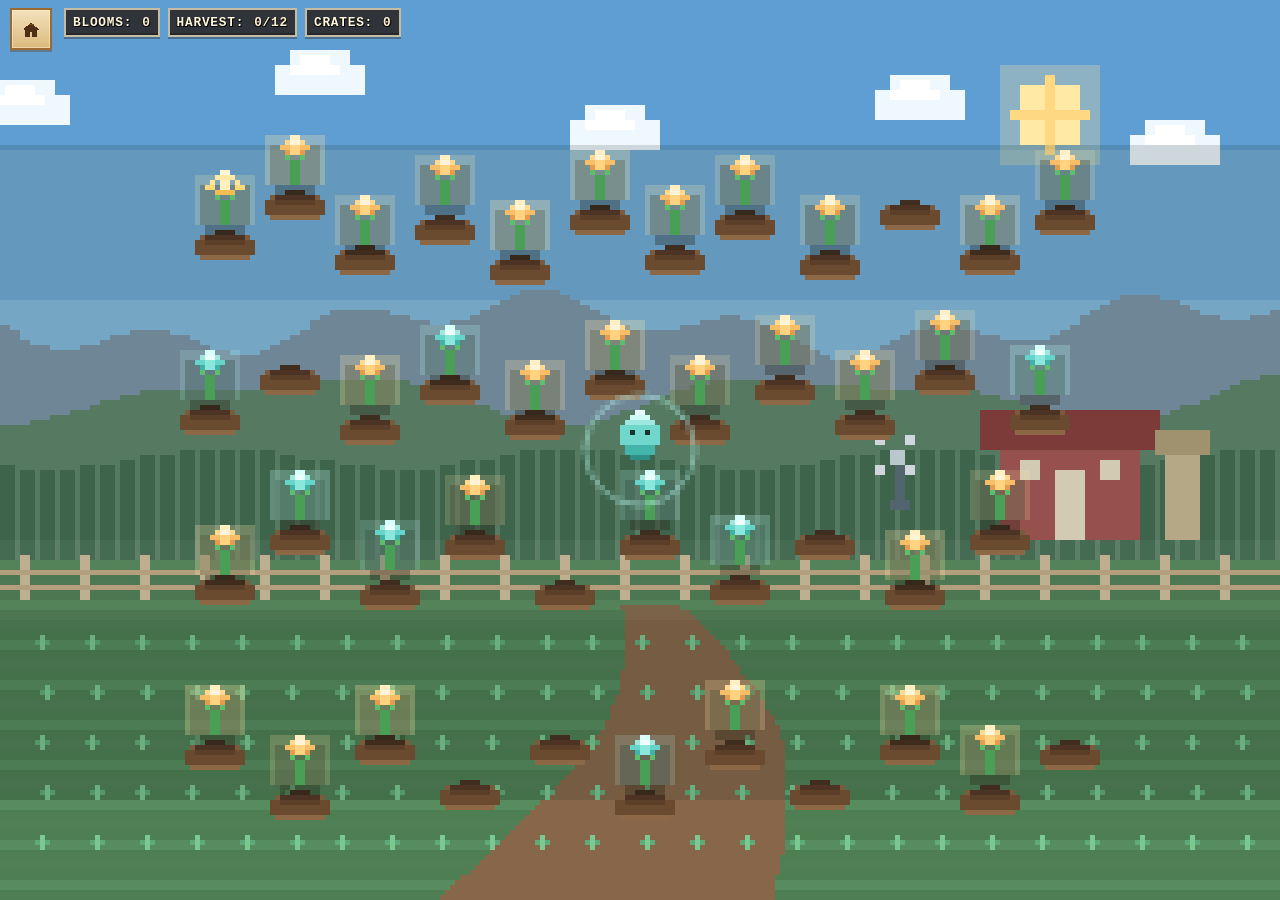
==== commit 57921776: "Add settings controls and backdrop UX polish" ====
--- a/BloomwaveGarden/WebBundle/index.html
+++ b/BloomwaveGarden/WebBundle/index.html
@@ -58,7 +58,7 @@
                 <div class="post-run-unlock-meter" aria-hidden="true">
                   <span id="post-run-unlock-progress-fill"></span>
                 </div>
-                <small id="post-run-unlock-price" class="post-run-unlock-price">Try now free for 24h</small>
+                <small id="post-run-unlock-price" class="post-run-unlock-price">Watch ad for 24h access</small>
               </div>
               <button id="post-run-unlock-btn" type="button" class="post-run-unlock-btn">
                 <span>View</span>
@@ -165,7 +165,7 @@
                   </div>
                   <p id="background-preview-remaining" class="background-preview-remaining">0 Blooms left</p>
                 </div>
-                <button id="background-preview-ad-btn" type="button" class="unlock-btn ad-equip-btn">Watch Ad: Equip 24h</button>
+                <button id="background-preview-ad-btn" type="button" class="unlock-btn ad-equip-btn">Watch Ad: 24h Access</button>
                 <button id="background-preview-purchase-btn" type="button" class="unlock-btn">Purchase for $.50</button>
               </div>
             </div>
--- a/BloomwaveGarden/WebBundle/style.css
+++ b/BloomwaveGarden/WebBundle/style.css
@@ -198,11 +198,13 @@
   width: 30px;
   height: 30px;
   border: 2px solid rgba(44, 29, 16, 0.86);
+  box-sizing: border-box;
   background:
     linear-gradient(180deg, #aeead0 0 48%, #f5c46a 48% 100%);
   box-shadow:
     inset 0 0 0 2px rgba(255, 245, 207, 0.34),
     0 2px 0 rgba(67, 47, 24, 0.24);
+  overflow: hidden;
   position: relative;
 }
 
@@ -226,10 +228,10 @@
 .post-run-unlock-icon::after {
   left: 5px;
   bottom: 7px;
-  width: 22px;
+  width: 18px;
   height: 3px;
   background: #8e6234;
-  box-shadow: 4px -4px 0 #d88b4d;
+  box-shadow: 3px -4px 0 #d88b4d;
 }
 
 .post-run-unlock-icon span {
@@ -284,10 +286,16 @@
   white-space: nowrap;
 }
 
+.post-run-unlock-price:empty {
+  display: none;
+}
+
 .post-run-unlock-btn {
+  width: 48px;
   min-height: 38px;
   border: 2px solid rgba(26, 21, 12, 0.9);
   border-radius: 0;
+  padding: 0;
   background: linear-gradient(180deg, #c5ffe0, #6fdfaa 62%, #58c98f);
   color: #2c1d10;
   font-family: var(--pixel-font);
@@ -297,6 +305,7 @@
   display: grid;
   place-items: center;
   gap: 1px;
+  text-align: center;
   box-shadow:
     inset 0 -2px 0 rgba(0, 0, 0, 0.16),
     0 2px 0 rgba(67, 47, 24, 0.24);
@@ -304,7 +313,9 @@
 
 .post-run-unlock-btn span,
 .post-run-unlock-btn small {
-  display: block;
+  display: grid;
+  place-items: center;
+  width: 100%;
   line-height: 1;
   white-space: nowrap;
 }
@@ -626,6 +637,12 @@
     0 0 0 2px rgba(120, 80, 28, 0.24);
 }
 
+.background-tile.is-daily-deal::after {
+  background: #c5ffe0;
+  border-color: #327870;
+  color: #1f463f;
+}
+
 .background-tile::after {
   content: attr(data-price);
   position: absolute;
@@ -640,11 +657,12 @@
   border: 2px solid #5b3517;
   color: #33200d;
   font-weight: 900;
-  font-size: 0.66rem;
+  font-size: 0.62rem;
+  white-space: nowrap;
 }
 
 .background-tile.classic::after {
-  content: "BASE";
+  display: none;
 }
 
 .background-tile.is-free::after {
@@ -652,7 +670,7 @@
 }
 
 .background-tile.classic.is-free::after {
-  content: "BASE";
+  display: none;
 }
 
 .background-tile[data-price=""]::after {
@@ -688,17 +706,7 @@
 }
 
 .background-tile.is-daily-deal span::after {
-  content: attr(data-deal);
-  position: absolute;
-  right: 5px;
-  bottom: calc(100% + 5px);
-  padding: 2px 4px;
-  background: #c5ffe0;
-  border: 2px solid #5b3517;
-  color: #2c1d10;
-  font-size: 0.58rem;
-  font-weight: 900;
-  text-shadow: none;
+  display: none;
 }
 
 .background-preview-modal {
@@ -787,12 +795,10 @@
 .background-preview-blooms {
   margin: 0;
   color: rgba(59, 42, 23, 0.82);
-  font-family: var(--pixel-font);
-  font-size: 0.64rem;
-  font-weight: 800;
-  line-height: 1.25;
+  font-size: 0.78rem;
+  font-weight: 750;
+  line-height: 1.32;
   text-align: center;
-  text-transform: uppercase;
 }
 
 .background-preview-progress {
@@ -823,6 +829,10 @@
   line-height: 1.2;
   text-align: center;
   text-transform: uppercase;
+}
+
+.background-preview-remaining.is-hidden {
+  display: none;
 }
 
 .unlock-btn.is-hidden {
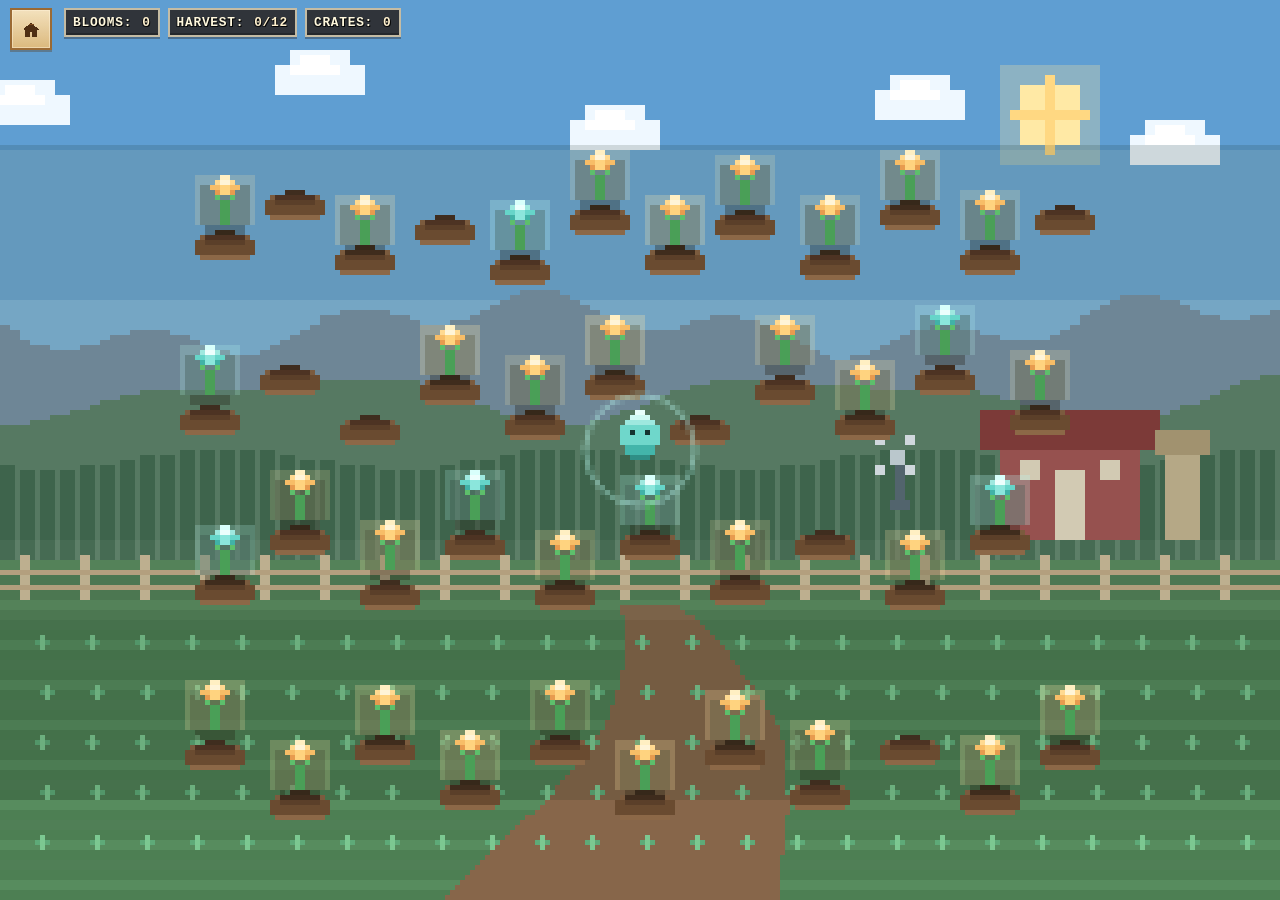
==== commit 43d6d69d: "Add settings UI and lifetime-pass review build" ====
--- a/BloomwaveGarden/WebBundle/index.html
+++ b/BloomwaveGarden/WebBundle/index.html
@@ -7,6 +7,7 @@
       content="width=device-width, initial-scale=1.0, maximum-scale=1.0, user-scalable=no, viewport-fit=cover"
     />
     <title>Bloomwave Garden</title>
+    <link rel="icon" type="image/svg+xml" href="assets/ui/settings-gear.svg" />
     <link rel="stylesheet" href="style.css" />
   </head>
   <body>
@@ -20,7 +21,10 @@
         <canvas id="game" width="960" height="540" aria-label="Bloomwave Garden game area"></canvas>
 
         <div id="overlay" class="overlay">
-          <section id="home-screen" class="menu-panel">
+          <section id="home-screen" class="menu-panel home-screen-panel">
+            <button id="settings-corner-btn" class="menu-settings-btn" type="button" aria-label="Open settings">
+              <img class="settings-corner-icon" src="assets/ui/settings-gear.svg" alt="" />
+            </button>
             <h2 id="overlay-title">Bloomwave Garden</h2>
             <div class="menu-actions">
               <button id="play-btn" type="button" class="menu-btn menu-icon-btn play-btn" aria-label="Play">
@@ -38,7 +42,7 @@
                   <rect x="4" y="13" width="8" height="1" fill="#2d1b0d"></rect>
                 </svg>
               </button>
-              <button id="custom-bg-btn" type="button" class="menu-btn menu-icon-btn premium-btn" aria-label="Custom backgrounds">
+              <button id="custom-bg-btn" type="button" class="menu-btn menu-icon-btn premium-btn" aria-label="Custom backgrounds" hidden aria-hidden="true">
                 <svg class="menu-icon" viewBox="0 0 16 16" aria-hidden="true">
                   <rect x="2" y="3" width="12" height="10" fill="#213a45"></rect>
                   <rect x="3" y="4" width="10" height="8" fill="#76d9cf"></rect>
@@ -146,6 +150,41 @@
             </div>
             <div class="menu-actions single-action">
               <button id="premium-back-btn" type="button" class="menu-btn">Back</button>
+            </div>
+          </section>
+
+          <section id="settings-screen" class="menu-panel screen-hidden">
+            <h2>Settings</h2>
+            <div class="settings-list">
+              <label class="settings-row" for="tap-volume-input">
+                <span>
+                  <strong>Tap Sound</strong>
+                  <small>Harvest effect volume</small>
+                </span>
+                <div class="settings-slider-row">
+                  <input id="tap-volume-input" class="settings-slider" type="range" min="0" max="100" step="5" value="100" />
+                  <output id="tap-volume-value" class="settings-value" for="tap-volume-input">100%</output>
+                </div>
+              </label>
+              <label class="settings-toggle" for="game-center-visibility-toggle">
+                <span>
+                  <strong>Game Center</strong>
+                  <small>Show on leaderboard and submit scores</small>
+                </span>
+                <input id="game-center-visibility-toggle" type="checkbox" checked />
+                <span class="toggle-ui" aria-hidden="true"></span>
+              </label>
+              <label class="settings-toggle" for="gameplay-hud-toggle">
+                <span>
+                  <strong>Score Display</strong>
+                  <small>Show Blooms, Harvest, and Crates</small>
+                </span>
+                <input id="gameplay-hud-toggle" type="checkbox" checked />
+                <span class="toggle-ui" aria-hidden="true"></span>
+              </label>
+            </div>
+            <div class="menu-actions single-action">
+              <button id="settings-back-btn" type="button" class="menu-btn">Back</button>
             </div>
           </section>
 
--- a/BloomwaveGarden/WebBundle/style.css
+++ b/BloomwaveGarden/WebBundle/style.css
@@ -120,6 +120,15 @@
   box-shadow:
     inset 0 0 0 2px rgba(255, 255, 255, 0.35),
     0 14px 30px rgba(35, 24, 13, 0.22);
+  max-height: calc(var(--app-height, 100dvh) - 36px);
+  overflow-y: auto;
+  overscroll-behavior: contain;
+  -webkit-overflow-scrolling: touch;
+}
+
+.home-screen-panel {
+  position: relative;
+  padding-top: 58px;
 }
 
 .menu-actions {
@@ -131,6 +140,10 @@
 
 .menu-actions:has(.premium-btn) {
   grid-template-columns: repeat(3, minmax(78px, 1fr));
+}
+
+.menu-actions.without-premium-btn {
+  grid-template-columns: repeat(2, minmax(88px, 1fr));
 }
 
 .menu-actions.single-action {
@@ -358,6 +371,173 @@
   opacity: 1;
   font-size: 0.86rem;
 }
+
+.settings-list {
+  margin-top: 14px;
+  display: grid;
+  gap: 12px;
+  text-align: left;
+}
+
+.settings-row,
+.settings-toggle {
+  display: grid;
+  grid-template-columns: minmax(0, 1fr) auto;
+  gap: 12px;
+  align-items: center;
+  padding: 12px;
+  border: 2px solid rgba(93, 63, 33, 0.62);
+  background: rgba(255, 252, 243, 0.72);
+  box-shadow:
+    inset 0 -2px 0 rgba(87, 58, 30, 0.1),
+    0 2px 0 rgba(67, 47, 24, 0.14);
+}
+
+.settings-row {
+  grid-template-columns: 1fr;
+  gap: 10px;
+}
+
+.settings-row span,
+.settings-toggle span:first-child {
+  min-width: 0;
+  display: grid;
+  gap: 3px;
+}
+
+.settings-row strong,
+.settings-toggle strong {
+  color: #2c1d10;
+  font-family: var(--pixel-font);
+  font-size: 0.72rem;
+  font-weight: 900;
+  text-transform: uppercase;
+}
+
+.settings-row small,
+.settings-toggle small {
+  color: rgba(70, 50, 30, 0.74);
+  font-size: 0.76rem;
+  font-weight: 750;
+  line-height: 1.15;
+}
+
+.settings-toggle small {
+  white-space: nowrap;
+}
+
+.settings-slider-row {
+  display: grid;
+  grid-template-columns: minmax(0, 1fr) auto;
+  gap: 12px;
+  align-items: center;
+  min-height: 42px;
+}
+
+.settings-slider {
+  width: 100%;
+  height: 42px;
+  margin: 0;
+  appearance: none;
+  -webkit-appearance: none;
+  background: transparent;
+  touch-action: pan-x;
+  cursor: ew-resize;
+}
+
+.settings-slider::-webkit-slider-runnable-track {
+  height: 14px;
+  border: 2px solid rgba(44, 29, 16, 0.85);
+  background: linear-gradient(180deg, rgba(197, 255, 224, 0.98), rgba(95, 214, 202, 0.88));
+  box-shadow:
+    inset 0 -2px 0 rgba(0, 0, 0, 0.12),
+    0 1px 0 rgba(67, 47, 24, 0.18);
+}
+
+.settings-slider::-webkit-slider-thumb {
+  width: 28px;
+  height: 28px;
+  margin-top: -9px;
+  appearance: none;
+  -webkit-appearance: none;
+  border: 2px solid rgba(44, 29, 16, 0.92);
+  border-radius: 0;
+  background: linear-gradient(180deg, #fff1ce, #f6c474);
+  box-shadow:
+    inset 0 -2px 0 rgba(0, 0, 0, 0.12),
+    0 2px 0 rgba(67, 47, 24, 0.2);
+}
+
+.settings-slider::-moz-range-track {
+  height: 14px;
+  border: 2px solid rgba(44, 29, 16, 0.85);
+  background: linear-gradient(180deg, rgba(197, 255, 224, 0.98), rgba(95, 214, 202, 0.88));
+  box-shadow:
+    inset 0 -2px 0 rgba(0, 0, 0, 0.12),
+    0 1px 0 rgba(67, 47, 24, 0.18);
+}
+
+.settings-slider::-moz-range-thumb {
+  width: 28px;
+  height: 28px;
+  border: 2px solid rgba(44, 29, 16, 0.92);
+  border-radius: 0;
+  background: linear-gradient(180deg, #fff1ce, #f6c474);
+  box-shadow:
+    inset 0 -2px 0 rgba(0, 0, 0, 0.12),
+    0 2px 0 rgba(67, 47, 24, 0.2);
+}
+
+.settings-value {
+  color: #327870;
+  font-family: var(--pixel-font);
+  font-size: 0.66rem;
+  font-weight: 900;
+  text-align: right;
+}
+
+.settings-toggle {
+  cursor: pointer;
+}
+
+.settings-toggle input {
+  position: absolute;
+  opacity: 0;
+  pointer-events: none;
+}
+
+.toggle-ui {
+  width: 52px;
+  height: 28px;
+  border: 2px solid rgba(44, 29, 16, 0.88);
+  background: #8f7d69;
+  box-shadow:
+    inset 0 -3px 0 rgba(0, 0, 0, 0.16),
+    0 2px 0 rgba(67, 47, 24, 0.2);
+  position: relative;
+}
+
+.toggle-ui::after {
+  content: "";
+  position: absolute;
+  left: 3px;
+  top: 3px;
+  width: 18px;
+  height: 18px;
+  background: #fff1ce;
+  border: 1px solid rgba(44, 29, 16, 0.8);
+  box-shadow: inset 0 -2px 0 rgba(0, 0, 0, 0.12);
+  transition: transform 160ms ease;
+}
+
+.settings-toggle input:checked + .toggle-ui {
+  background: linear-gradient(180deg, #7fe3c3, #3ea58f);
+}
+
+.settings-toggle input:checked + .toggle-ui::after {
+  transform: translateX(24px);
+}
+
 
 .leaderboard-tools {
   margin-top: 10px;
@@ -799,6 +979,7 @@
   font-weight: 750;
   line-height: 1.32;
   text-align: center;
+  white-space: nowrap;
 }
 
 .background-preview-progress {
@@ -829,6 +1010,11 @@
   line-height: 1.2;
   text-align: center;
   text-transform: uppercase;
+}
+
+.background-preview-remaining.is-error {
+  color: #a13720;
+  white-space: normal;
 }
 
 .background-preview-remaining.is-hidden {
@@ -1030,11 +1216,10 @@
   color: #fff1ce;
 }
 
-.menu-corner {
+.menu-corner,
+.settings-corner {
   position: absolute;
   top: max(12px, calc(env(safe-area-inset-top, 0px) + 10px));
-  left: max(12px, calc(env(safe-area-inset-left, 0px) + 12px));
-  right: auto;
   width: 42px;
   height: 42px;
   display: grid;
@@ -1050,9 +1235,38 @@
   transition: opacity 220ms ease, transform 220ms ease;
 }
 
-.menu-corner-icon {
+.menu-corner {
+  left: max(12px, calc(env(safe-area-inset-left, 0px) + 12px));
+  right: auto;
+}
+
+.settings-corner {
+  left: auto;
+  right: max(12px, calc(env(safe-area-inset-right, 0px) + 12px));
+}
+
+.menu-settings-btn {
+  position: absolute;
+  top: 16px;
+  right: 16px;
+  width: 42px;
+  height: 42px;
+  display: grid;
+  place-items: center;
+  padding: 0;
+  border: 2px solid rgba(150, 100, 45, 0.94);
+  border-radius: 0;
+  background: linear-gradient(180deg, rgba(248, 227, 188, 0.97), rgba(227, 187, 120, 0.94));
+  box-shadow:
+    inset 0 0 0 1px rgba(255, 243, 218, 0.5),
+    0 2px 0 rgba(86, 55, 23, 0.35);
+}
+
+.menu-corner-icon,
+.settings-corner-icon {
   width: 20px;
   height: 20px;
+  display: block;
   image-rendering: pixelated;
   shape-rendering: crispEdges;
 }
@@ -1170,6 +1384,10 @@
     grid-template-columns: 1fr;
   }
 
+  .settings-value {
+    text-align: left;
+  }
+
   .leaderboard-list {
     max-height: min(38vh, 250px);
   }
@@ -1196,7 +1414,15 @@
 
   .menu-corner {
     top: max(8px, calc(env(safe-area-inset-top, 0px) + 8px));
+  }
+
+  .menu-corner {
     left: max(10px, calc(env(safe-area-inset-left, 0px) + 10px));
+  }
+
+  .menu-settings-btn {
+    top: 14px;
+    right: 14px;
   }
 
   .color-backdrop-btn {
@@ -1204,3 +1430,145 @@
     left: max(10px, calc(env(safe-area-inset-left, 0px) + 10px));
   }
 }
+
+@media (orientation: landscape) and (max-height: 460px) {
+  .overlay {
+    place-items: start center;
+    padding:
+      max(10px, calc(env(safe-area-inset-top, 0px) + 8px))
+      max(12px, calc(env(safe-area-inset-right, 0px) + 10px))
+      max(10px, calc(env(safe-area-inset-bottom, 0px) + 8px))
+      max(12px, calc(env(safe-area-inset-left, 0px) + 10px));
+    overflow-y: auto;
+  }
+
+  .menu-panel {
+    width: min(96vw, 760px);
+    max-height: calc(var(--app-height, 100dvh) - 20px);
+    padding: 14px;
+  }
+
+  .home-screen-panel {
+    padding-top: 50px;
+  }
+
+  .menu-settings-btn {
+    top: 10px;
+    right: 10px;
+  }
+
+  .overlay h2 {
+    font-size: clamp(1.02rem, 2.1vw, 1.45rem);
+  }
+
+  .leaderboard-tools {
+    margin-top: 8px;
+  }
+
+  .leaderboard-layout {
+    margin-top: 8px;
+    grid-template-columns: minmax(0, 1.18fr) minmax(168px, 0.82fr);
+    gap: 10px;
+  }
+
+  .leaderboard-list {
+    max-height: min(42vh, 190px);
+  }
+
+  .board-row,
+  .board-empty {
+    padding: 8px 9px;
+  }
+
+  .board-row {
+    grid-template-columns: 40px minmax(0, 1fr) minmax(78px, auto);
+    gap: 8px;
+  }
+
+  .board-row .name {
+    font-size: 0.76rem;
+  }
+
+  .board-row .meta {
+    font-size: 0.62rem;
+  }
+
+  .board-row .score-number {
+    font-size: 0.8rem;
+  }
+
+  .score-visualizer {
+    min-height: 170px;
+    padding: 8px;
+    gap: 6px;
+  }
+
+  .crate-grid {
+    grid-template-columns: repeat(8, minmax(14px, 1fr));
+    min-height: 72px;
+    max-height: min(26vh, 120px);
+    gap: 4px;
+    padding-right: 10px;
+  }
+
+  .premium-background-grid {
+    grid-template-columns: repeat(5, minmax(0, 1fr));
+    gap: 7px;
+  }
+
+  .background-tile {
+    min-height: 60px;
+  }
+
+  .background-tile::after {
+    right: 4px;
+    top: 4px;
+    min-width: 34px;
+    height: 18px;
+    padding: 0 4px;
+    font-size: 0.54rem;
+  }
+
+  .background-tile span {
+    padding: 5px;
+    font-size: 0.62rem;
+  }
+
+  .purchase-actions {
+    gap: 8px;
+  }
+
+  .unlock-btn,
+  .background-preview-actions .unlock-btn {
+    min-height: 46px;
+    font-size: 0.66rem;
+  }
+
+  .funding-note {
+    font-size: 0.74rem;
+    line-height: 1.24;
+  }
+
+  .purchase-utility-actions {
+    margin-top: 2px;
+  }
+
+  .background-preview-dialog {
+    width: min(96vw, 760px);
+    padding: 12px;
+  }
+
+  .background-preview-canvas {
+    max-height: 32vh;
+  }
+
+  .background-preview-actions {
+    margin-top: 8px;
+    grid-template-columns: minmax(0, 1fr) repeat(2, minmax(118px, 0.9fr));
+    gap: 8px;
+  }
+
+  .background-preview-blooms {
+    font-size: 0.72rem;
+  }
+}
